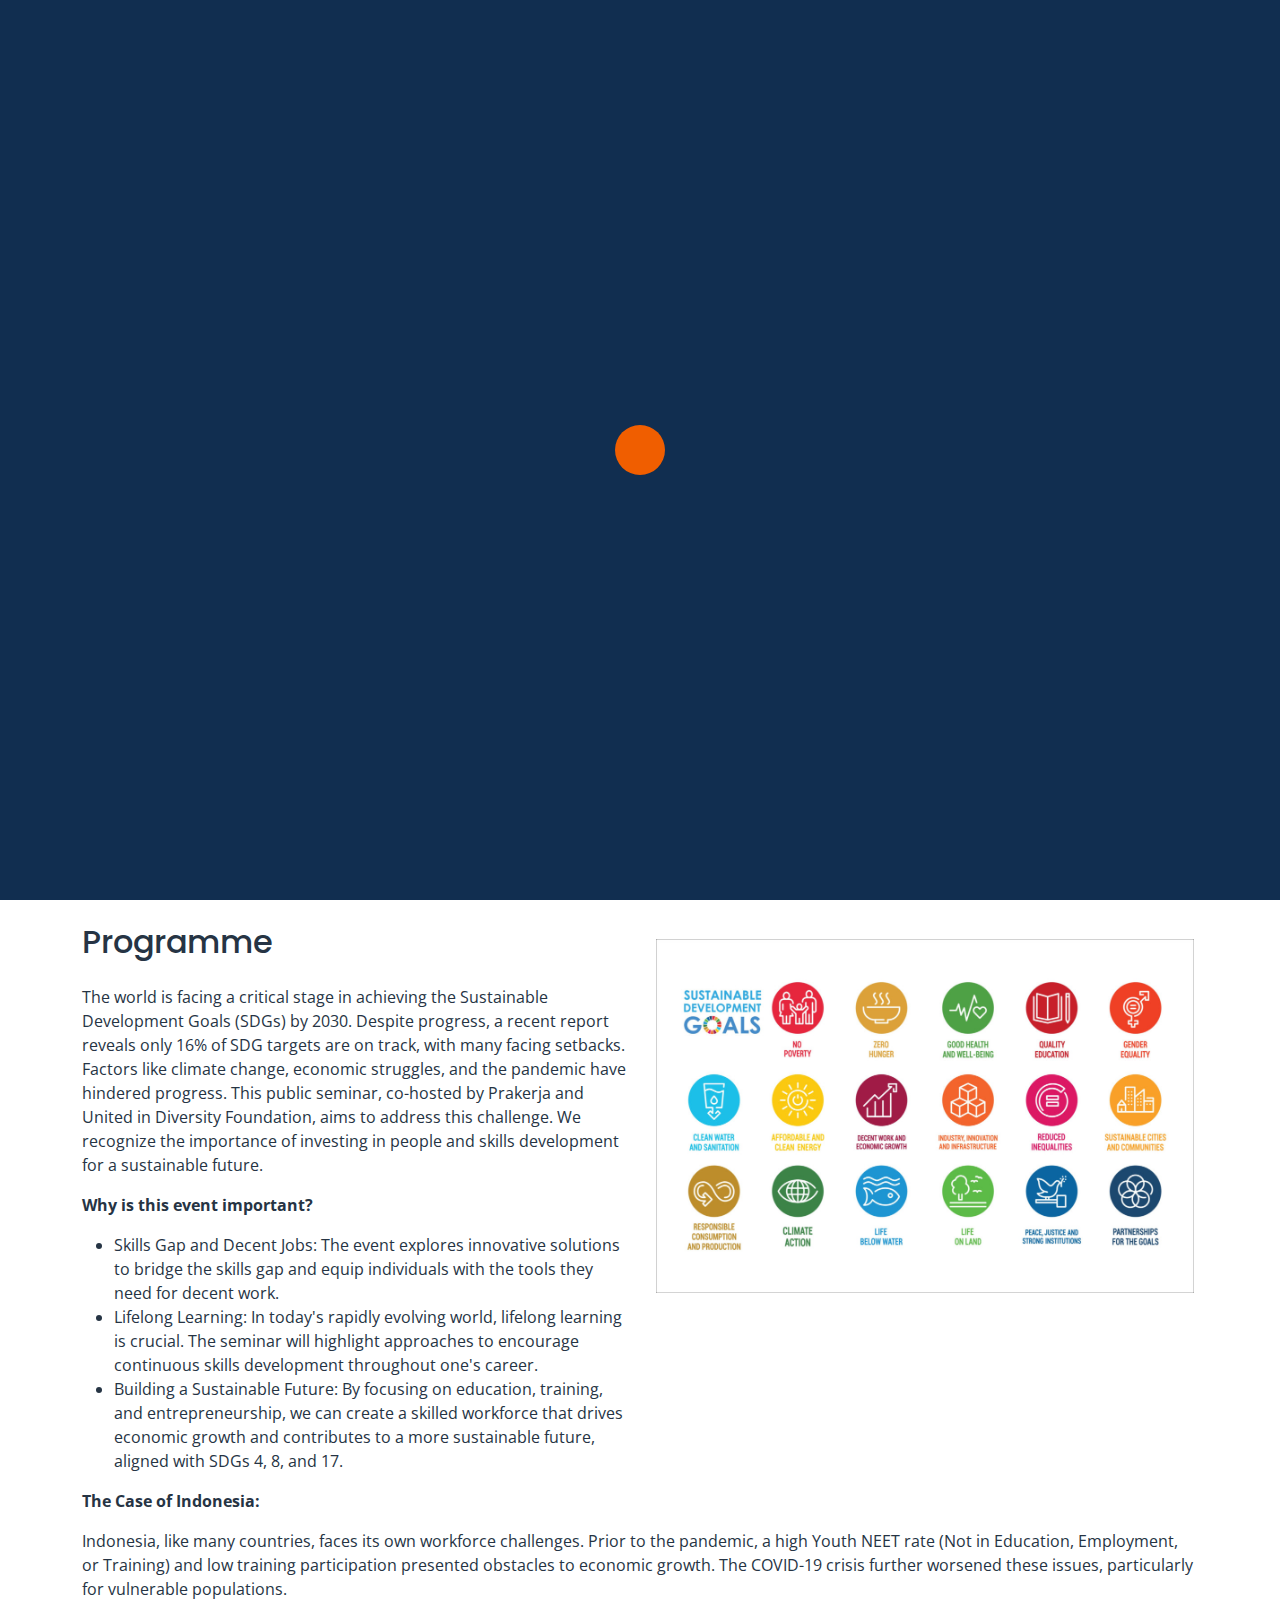
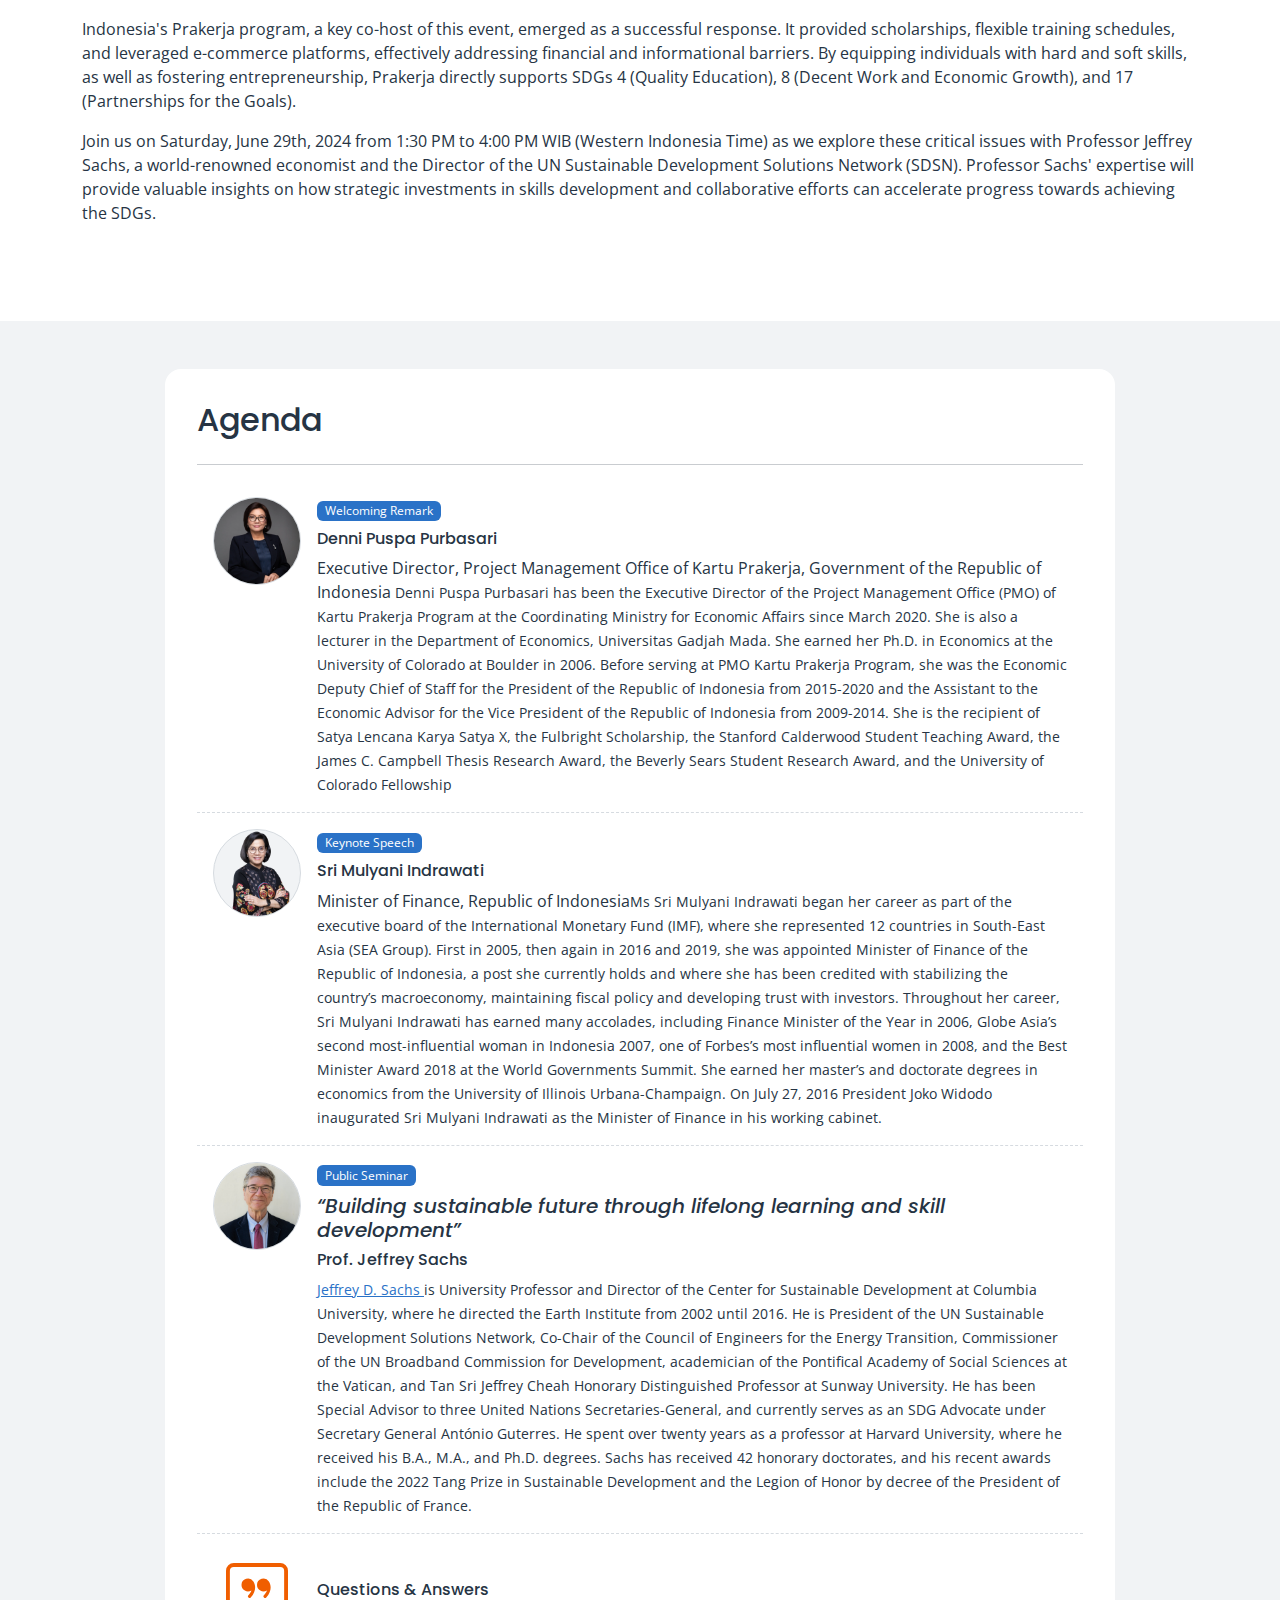
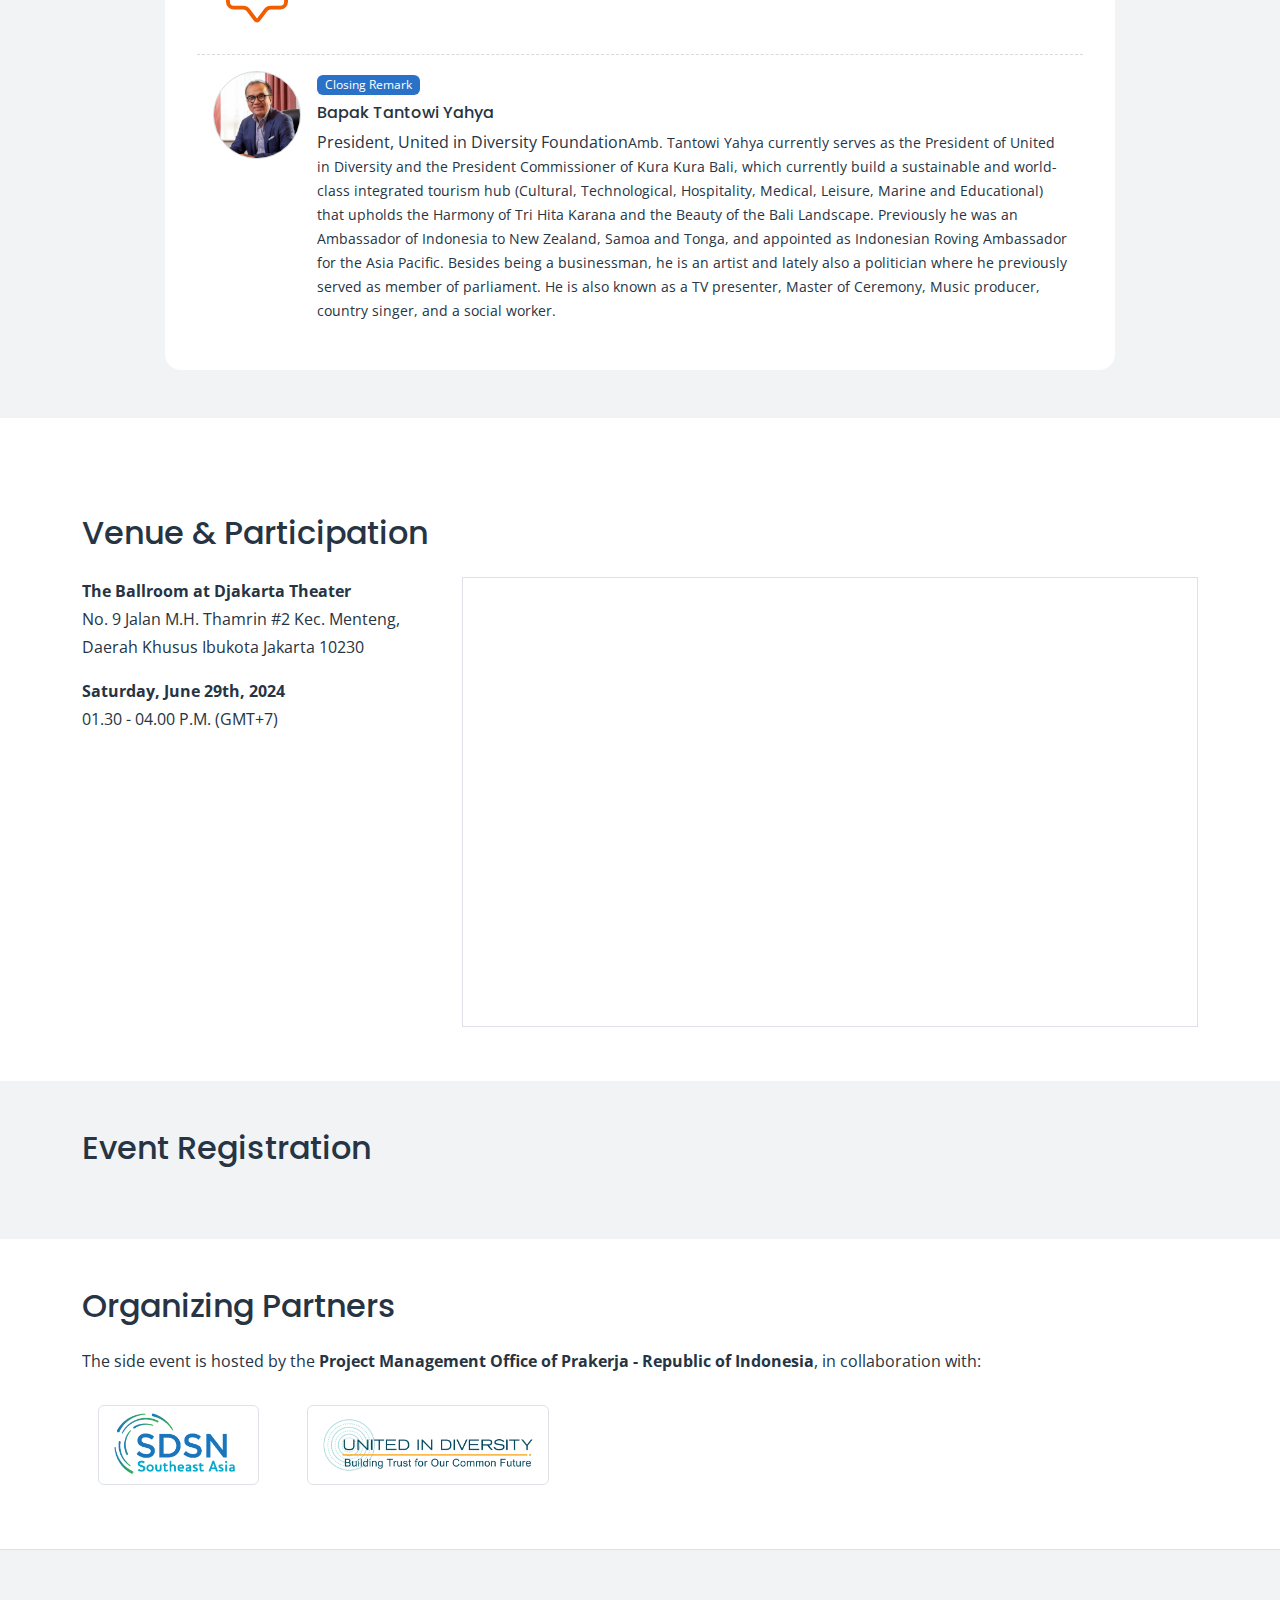
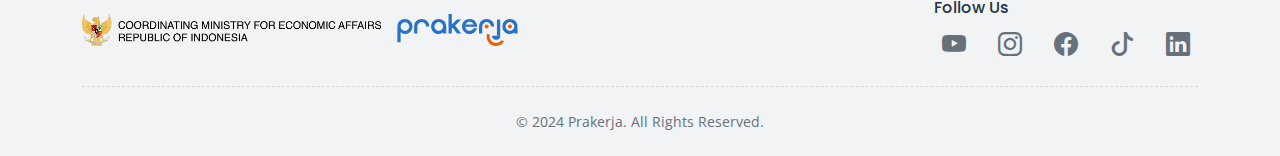
==== index.html @ 64f9f332 "update to index" ====
<!DOCTYPE html>
<html lang="en" page-class="beta">
  <head>
    <meta http-equiv="X-UA-Compatible" content="IE=edge">
    <meta name="viewport" content="width=device-width, initial-scale=1.0">
    <link href="https://www.prakerja.go.id/favicon.ico" rel="shortcut icon">
    <title>Skills Development and Lifelong Learning for Decent Jobs - Prakerja Event</title>
    <meta name="description" content="Professor Sachs' participation in the Prakerja and Unity in Diversity (UID) event will provide a critical perspective on these transformative actions, highlighting pathways to achieving the SDGs through strategic investments and collaborative efforts.">
    <link rel="canonical" href="https://lifelonglearning.prakerja.go.id">
    <link rel="alternate" hreflang="id" href="https://lifelonglearning.prakerja.go.id">
    <meta property="og:image" content="/img/lifelonglearning-cover.jpg">
    <meta property="og:image:width" content="400">
    <meta property="og:image:height" content="627">
    <meta property="og:locale" content="id_ID">
    <meta meta property="og:type" content="website">
    <meta property="og:description" content="Professor Sachs' participation in the Prakerja and Unity in Diversity (UID) event will provide a critical perspective on these transformative actions, highlighting pathways to achieving the SDGs through strategic investments and collaborative efforts.">
    <meta property="og:site_name" content="Prakerja">
    <meta property="og:url" content="https://lifelonglearning.prakerja.go.id">
    <meta name="twitter:card" content="summary">
    <meta name="twitter:site" content="prakerja.go.id">
    <meta name="twitter:title" content="Skills Development and Lifelong Learning for Decent Jobs - Prakerja Event">
    <meta name="twitter:description" content="Professor Sachs' participation in the Prakerja and Unity in Diversity (UID) event will provide a critical perspective on these transformative actions, highlighting pathways to achieving the SDGs through strategic investments and collaborative efforts.">
    <meta name="twitter:image" content="/img/lifelonglearning-cover.jpg">
    <meta name="twitter:image:width" content="1200">
    <meta name="twitter:image:height" content="630">
    <meta http-equiv="X-UA-Compatible" content="IE=edge,chrome=1">
    <meta name="viewport" content="width=device-width,initial-scale=1,user-scalable=no">
    <link rel="preconnect" href="https://fonts.googleapis.com">
    <link rel="preconnect" href="https://fonts.gstatic.com" crossorigin>
    <link href="https://fonts.googleapis.com/css2?family=Open+Sans:ital,wght@0,400;0,700;1,400;1,700&amp;family=Poppins:wght@700;900&amp;display=swap" rel="stylesheet">
    <link rel="stylesheet" href="https://cdn.jsdelivr.net/npm/bootstrap-icons@1.11.3/font/bootstrap-icons.min.css">
    <link rel="stylesheet" href="css/bootstrap.css">
    <link rel="stylesheet" href="css/prakerja-style.css">
    <link rel="stylesheet" href="css/style1.css">
  </head>
  <body class="loading">
    <noscript><a href="https://www.eventbrite.com/e/public-seminar-skills-development-and-lifelong-learning-for-decent-jobs-tickets-929576246577" rel="noopener noreferrer" target="_blank">
        <Buy>Tickets on Eventbrite</Buy></a></noscript>
    <header class="pdt-header">
      <div class="container-lg px-3 px-md-0">
        <div class="d-flex justify-content-xl-between flex-row flex-lg-column flex-xl-row align-items-center"><a class="logo ms-0 ms-sm-3 ms-lg-0" href="index.html"></a>
          <ul class="d-flex align-items-center navbar-custom">
            <li class="nav-item md-hide"><a class="nav-link" href="#programme">Programme</a></li>
            <li class="nav-item md-hide"><a class="nav-link" href="#agenda">Agenda</a></li>
            <li class="nav-item md-hide"><a class="nav-link" href="#organizingpartners">Organizing Partners</a></li>
            <li class="nav-item md-hide"><a class="nav-link" href="#venueparticipations">Venue</a></li>
            <li class="nav-item md-hide"><a class="nav-link" href="#publications">Publications</a></li>
            <li class="nav-item md-hide"><a class="btn btn-orange" href="#register"> Register Now</a></li>
            <li class="nav-item md-show">
              <div class="menu burger-menu" data-menu="13">
                <div class="icon"></div>
              </div>
            </li>
          </ul>
        </div>
      </div>
    </header>
    <main>
      <section class="section-hero d-flex align-items-center"><span class="scroll-hint">Scroll</span>
        <div class="video-wrapper content__title">
          <!-- Video placeholder is declared at css in class .video-wrapper-->
          <div class="content__title__inner masking-pattern" id="revVideo">
            <video class="hero-video" autoplay="" muted="" loop="">
              <source src="video/video-bg-lifelonglearning.mp4" type="video/mp4">
            </video>
          </div>
        </div>
        <div class="container py-md-5 pt-5 px-4 px-md-0">
          <div class="row justify-content-start">
            <div class="col-lg-12">
              <div class="d-flex justify-content-center">
                <div>
                  <h1 class="hidden">Building sustainable future through lifelong learning and skill development</h1>
                  <div class="h1 display-3 text-light content__title mb-3"><span class="content__title__inner text-gradient-hero" id="rev-1">Building sustainable future &amp;</span><br><span class="content__title__inner hero-text-shadow" id="rev-2">through lifelong learning and skill development</span></div>
                  <div class="col-lg-6">
                    <h3 class="text-light">Saturday, June 29th, 2024</h3>
                    <p class="text-light"> </p><a class="btn btn-orange" href="#register">Register Now</a>
                  </div>
                </div>
              </div>
            </div>
          </div>
        </div>
      </section>
      <section class="py-5 adjust-anchor" id="programme">
        <div class="container py-5">
          <div class="row">
            <div class="col-lg-6">
              <div>
                <h3 class="h2 mb-4">Programme</h3>
                <p>The world is facing a critical stage in achieving the Sustainable Development Goals (SDGs) by 2030. Despite progress, a recent report reveals only 16% of SDG targets are on track, with many facing setbacks. Factors like climate change, economic struggles, and the pandemic have hindered progress. This public seminar, co-hosted by Prakerja and United in Diversity Foundation, aims to address this challenge. We recognize the importance of investing in people and skills development for a sustainable future.</p>
                <p> <b>Why is this event important?</b></p>
                <ul> 
                  <li>Skills Gap and Decent Jobs: The event explores innovative solutions to bridge the skills gap and equip individuals with the tools they need for decent work.</li>
                  <li>Lifelong Learning: In today's rapidly evolving world, lifelong learning is crucial. The seminar will highlight approaches to encourage continuous skills development throughout one's career.</li>
                  <li>Building a Sustainable Future: By focusing on education, training, and entrepreneurship, we can create a skilled workforce that drives economic growth and contributes to a more sustainable future, aligned with SDGs 4, 8, and 17.</li>
                </ul>
              </div>
            </div>
            <div class="col-lg-6 p-3"><img class="w-100" src="img/sustainabledevgoals.jpeg" alt="sustainable development goals"></div>
            <div class="col-lg-12">
              <p> <b>The Case of Indonesia:</b></p>
              <p>Indonesia, like many countries, faces its own workforce challenges. Prior to the pandemic, a high Youth NEET rate (Not in Education, Employment, or Training) and low training participation presented obstacles to economic growth. The COVID-19 crisis further worsened these issues, particularly for vulnerable populations.</p>
              <p>Indonesia's Prakerja program, a key co-host of this event, emerged as a successful response. It provided scholarships, flexible training schedules, and leveraged e-commerce platforms, effectively addressing financial and informational barriers. By equipping individuals with hard and soft skills, as well as fostering entrepreneurship, Prakerja directly supports SDGs 4 (Quality Education), 8 (Decent Work and Economic Growth), and 17 (Partnerships for the Goals).</p>
              <p>Join us on Saturday, June 29th, 2024 from 1:30 PM to 4:00 PM WIB (Western Indonesia Time) as we explore these critical issues with Professor Jeffrey Sachs, a world-renowned economist and the Director of the UN Sustainable Development Solutions Network (SDSN). Professor Sachs' expertise will provide valuable insights on how strategic investments in skills development and collaborative efforts can accelerate progress towards achieving the SDGs.</p>
            </div>
          </div>
        </div>
      </section>
      <section class="py-5 adjust-anchor" id="agenda">
        <div class="bg-odd py-5">
          <div class="container">
            <div class="row justify-content-center">
              <div class="col-md-10 list-agenda">
                <!-- start keynote speaker-->
                <div>
                  <h3 class="h2 mb-4">Agenda</h3>
                  <hr>
                  <div class="list-agenda-item d-flex align-items-center p-3 gap-3 justify-content-between">
                    <div class="d-flex align-items-center gap-3">
                      <div class="avatar align-self-start"><img src="img/denni_puspa_purbasari.webp" alt="Denni Puspa Purbasari"></div>
                      <div><span class="badge text-bg-primary mb-2">Welcoming Remark</span>
                        <h6>Denni Puspa Purbasari</h6>
                        <p class="mb-0">
                          Executive Director, Project Management Office of Kartu Prakerja, Government of the
                          Republic of Indonesia<small>
                             Denni Puspa Purbasari has been the Executive Director of the Project Management Office (PMO) of Kartu Prakerja Program at the Coordinating Ministry for Economic Affairs since March 2020. She is also a lecturer in the Department of Economics, Universitas Gadjah Mada. She earned her Ph.D. in Economics at the University of Colorado at Boulder in 2006. Before serving at PMO Kartu Prakerja Program, she was the Economic Deputy Chief of Staff for the President of the Republic of Indonesia from 2015-2020 and the Assistant to the Economic Advisor for the Vice President of the Republic of Indonesia from 2009-2014. She is the recipient of Satya Lencana Karya Satya X, the Fulbright Scholarship, the Stanford Calderwood Student Teaching Award, the James C. Campbell Thesis Research Award, the Beverly Sears Student Research Award, and the University of Colorado Fellowship</small>
                        </p>
                      </div>
                    </div>
                  </div>
                  <div class="list-agenda-item d-flex align-items-center p-3 gap-3 justify-content-between">
                    <div class="d-flex align-items-center gap-3">
                      <div class="avatar align-self-start"><img src="img/sri-mulyani.png" alt="Ibu Sri Mulyani"></div>
                      <div><span class="badge text-bg-primary mb-2">Keynote Speech</span>
                        <h6>Sri Mulyani Indrawati</h6>
                        <p class="mb-0">Minister of Finance, Republic of Indonesia<small>Ms Sri Mulyani Indrawati began her career as part of the executive board of the International Monetary Fund (IMF), where she represented 12 countries in South-East Asia (SEA Group). First in 2005, then again in 2016 and 2019, she was appointed Minister of Finance of the Republic of Indonesia, a post she currently holds and where she has been credited with stabilizing the country’s macroeconomy, maintaining fiscal policy and developing trust with investors. Throughout her career, Sri Mulyani Indrawati has earned many accolades, including Finance Minister of the Year in 2006, Globe Asia’s second most-influential woman in Indonesia 2007, one of Forbes’s most influential women in 2008, and the Best Minister Award 2018 at the World Governments Summit. She earned her master’s and doctorate degrees in economics from the University of Illinois Urbana-Champaign. On July 27, 2016 President Joko Widodo inaugurated Sri Mulyani Indrawati as the Minister of Finance in his working cabinet. </small></p>
                      </div>
                    </div>
                  </div>
                  <div class="list-agenda-item d-flex align-items-center p-3 gap-3 justify-content-between">
                    <div class="d-flex align-items-center gap-3">
                      <div class="avatar align-self-start"><img src="img/jeffrey_sachs.png" alt="Prof. Jeffrey Sachs"></div>
                      <div><span class="badge text-bg-primary mb-2">Public Seminar</span>
                        <h5><i>“Building sustainable future through lifelong learning and skill development”</i></h5>
                        <h6>Prof. Jeffrey Sachs</h6>
                        <p class="mb-0"><small> <a href="https://www.jeffsachs.org/" target="_blank">Jeffrey D. Sachs </a></small><small>is University Professor and Director of the Center for Sustainable Development at Columbia University, where he directed the Earth Institute from 2002 until 2016. He is President of the UN Sustainable Development Solutions Network, Co-Chair of the Council of Engineers for the Energy Transition, Commissioner of the UN Broadband Commission for Development, academician of the Pontifical Academy of Social Sciences at the Vatican, and Tan Sri Jeffrey Cheah Honorary Distinguished Professor at Sunway University. He has been Special Advisor to three United Nations Secretaries-General, and currently serves as an SDG Advocate under Secretary General António Guterres. He spent over twenty years as a professor at Harvard University, where he received his B.A., M.A., and Ph.D. degrees. Sachs has received 42 honorary doctorates, and his recent awards include the 2022 Tang Prize in Sustainable Development and the Legion of Honor by decree of the President of the Republic of France.</small></p>
                      </div>
                    </div>
                  </div>
                  <div class="list-agenda-item d-flex align-items-center p-3 gap-3 justify-content-between">
                    <div class="d-flex align-items-center gap-3">
                      <div class="avatar avatar-icon"><img src="img/chat-square-quote.svg" alt="Q&amp;A"></div>
                      <div>
                        <h6>Questions & Answers</h6>
                      </div>
                    </div>
                  </div>
                  <div class="d-flex align-items-center p-3 gap-3 justify-content-between">
                    <div class="d-flex align-items-center gap-3">
                      <div class="avatar align-self-start"><img src="img/tanto-wiyahya.png" alt="Tantowi Yahya"></div>
                      <div><span class="badge text-bg-primary mb-2">Closing Remark</span>
                        <h6>Bapak Tantowi Yahya</h6>
                        <p class="mb-0"><span>President, United in Diversity Foundation</span><small>Amb. Tantowi Yahya currently serves as the President of United in Diversity and the President Commissioner of Kura Kura Bali, which currently build a sustainable and world-class integrated tourism hub (Cultural, Technological, Hospitality, Medical, Leisure, Marine and Educational) that upholds the Harmony of Tri Hita Karana and the Beauty of the Bali Landscape. Previously he was an Ambassador of Indonesia to New Zealand, Samoa and Tonga, and appointed as Indonesian Roving Ambassador for the Asia Pacific. Besides being a businessman, he is an artist and lately also a politician where he previously served as member of parliament. He is also known as a TV presenter, Master of Ceremony, Music producer, country singer, and a social worker.</small></p>
                      </div>
                    </div>
                  </div>
                </div>
              </div>
            </div>
          </div>
        </div>
      </section>
      <section class="adjust-anchor" id="venueparticipations">
        <div class="container py-5">
          <div class="row">
            <div>
              <h3 class="h2 mb-4">Venue &amp; Participation</h3>
            </div>
          </div>
          <div class="row">
            <div class="col-lg-4">
              <p class="paragraph-regular"><b>The Ballroom at Djakarta Theater</b><br><span>No. 9 Jalan M.H. Thamrin #2 Kec. Menteng, Daerah Khusus Ibukota Jakarta 10230</span></p>
              <p class="paragraph-regular"><span> <b>Saturday, June 29th, 2024 </b></span><br><span>01.30 - 04.00 P.M. (GMT+7)</span></p>
            </div>
            <div class="col-lg-8 bg-default">
              <iframe class="border" src="https://www.google.com/maps/embed?pb=!1m18!1m12!1m3!1d2799.1348377426384!2d106.82531260320492!3d-6.187594120243452!2m3!1f0!2f0!3f0!3m2!1i1024!2i768!4f13.1!3m3!1m2!1s0x2e69f42f5592786f%3A0xccd9450b62b24e3e!2sDjakarta%20XXI!5e0!3m2!1sen!2sid!4v1718969071818!5m2!1sen!2sid" width="100%" height="450" style="border:0;" allowfullscreen="" loading="lazy" referrerpolicy="no-referrer-when-downgrade"></iframe>
            </div>
          </div>
        </div>
      </section>
      <section class="adjust-anchor" id="register">
        <div class="bg-odd">
          <div class="container py-5">
            <div class="row">
              <div>
                <h3 class="h2 mb-4">Event Registration</h3>
              </div>
            </div>
            <div class="row">
              <div class="col-md-12 col-lg-12" id="eventbrite-widget-container-929576246577"></div>
            </div>
          </div>
        </div>
      </section>
      <section class="adjust-anchor" id="organizingpartners">
        <div class="container py-5">
          <div class="row">
            <div>
              <h3 class="h2 mb-4">Organizing Partners</h3>
              <p><span>The side event is hosted by the </span><b>Project Management Office of Prakerja - Republic of Indonesia</b>, in
                              collaboration with:
              </p>
            </div>
          </div>
          <div class="d-flex align-items-center gap-3">
            <div class="card-partner"><a href="http://www.moes.edu.la/" target="_blank" title="SDSN Southeast Asia"><img class="img-thumbnail" src="img/logo-sdsn.png" alt="SDSN Southeast Asia"></a></div>
            <div class="card-partner"><a href="https://www.unsdsn.org/" target="_blank" title="UN SDSN"><img class="img-thumbnail" src="img/united_in_diversity.png" alt="UN SDSN"></a></div>
          </div>
        </div>
      </section>
    </main>
    <footer class="section-footer border-top">
      <div class="bg-odd">
        <div class="container py-4">
          <div class="d-lg-flex justify-content-between footer-top-section mb-4 py-4">
            <div><img class="me-3 mt-3" src="img/logo-kemenko.png" alt="Kemenko" height="32"><img class="me-3 mt-3" src="img/logo-prakerja-colored.svg" alt="Prakerja" height="32"></div>
            <div class="mt-3 mt-lg-0">
              <h6>Follow Us</h6>
              <div class="social-media"><a href="https://www.youtube.com/channel/UCXU-nRpRs5Hk9bF3r28rSDA" target="_blank"><i class="bi bi-youtube"></i></a><a href="https://www.instagram.com/prakerja.go.id/" target="_blank"><i class="bi bi-instagram"></i></a><a href="https://www.facebook.com/prakerja.go.id/" target="_blank"><i class="bi bi-facebook"></i></a><a href="https://www.tiktok.com/@kitaprakerja" target="_blank"><i class="bi bi-tiktok"></i></a><a href="https://www.linkedin.com/company/kartu-prakerja/" target="_blank"><i class="bi bi-linkedin"></i></a></div>
            </div>
          </div>
          <div class="d-lg-flex justify-content-center align-items-center text-center">
            <div class="copyrights mt-3 mt-lg-0"><span>&copy; 2024 Prakerja. All Rights Reserved.</span></div>
          </div>
        </div><a class="scroll-top"><i class="bi bi-chevron-up"></i></a>
      </div>
    </footer>
  </body>
  <script src="https://cdn.jsdelivr.net/npm/bootstrap@5.0.2/dist/js/bootstrap.bundle.min.js" integrity="sha384-MrcW6ZMFYlzcLA8Nl+NtUVF0sA7MsXsP1UyJoMp4YLEuNSfAP+JcXn/tWtIaxVXM" crossorigin="anonymous" defer></script>
  <script src="https://cdnjs.cloudflare.com/ajax/libs/jquery/3.2.1/jquery.min.js"></script>
  <script src="https://www.eventbrite.com/static/widgets/eb_widgets.js"></script>
  <script src="js/function.js"></script>
  <script src="/js/anime.min.js"></script>
  <script src="/js/main.js"></script>
  <script src="/js/reveal_home.js"></script>
</html>
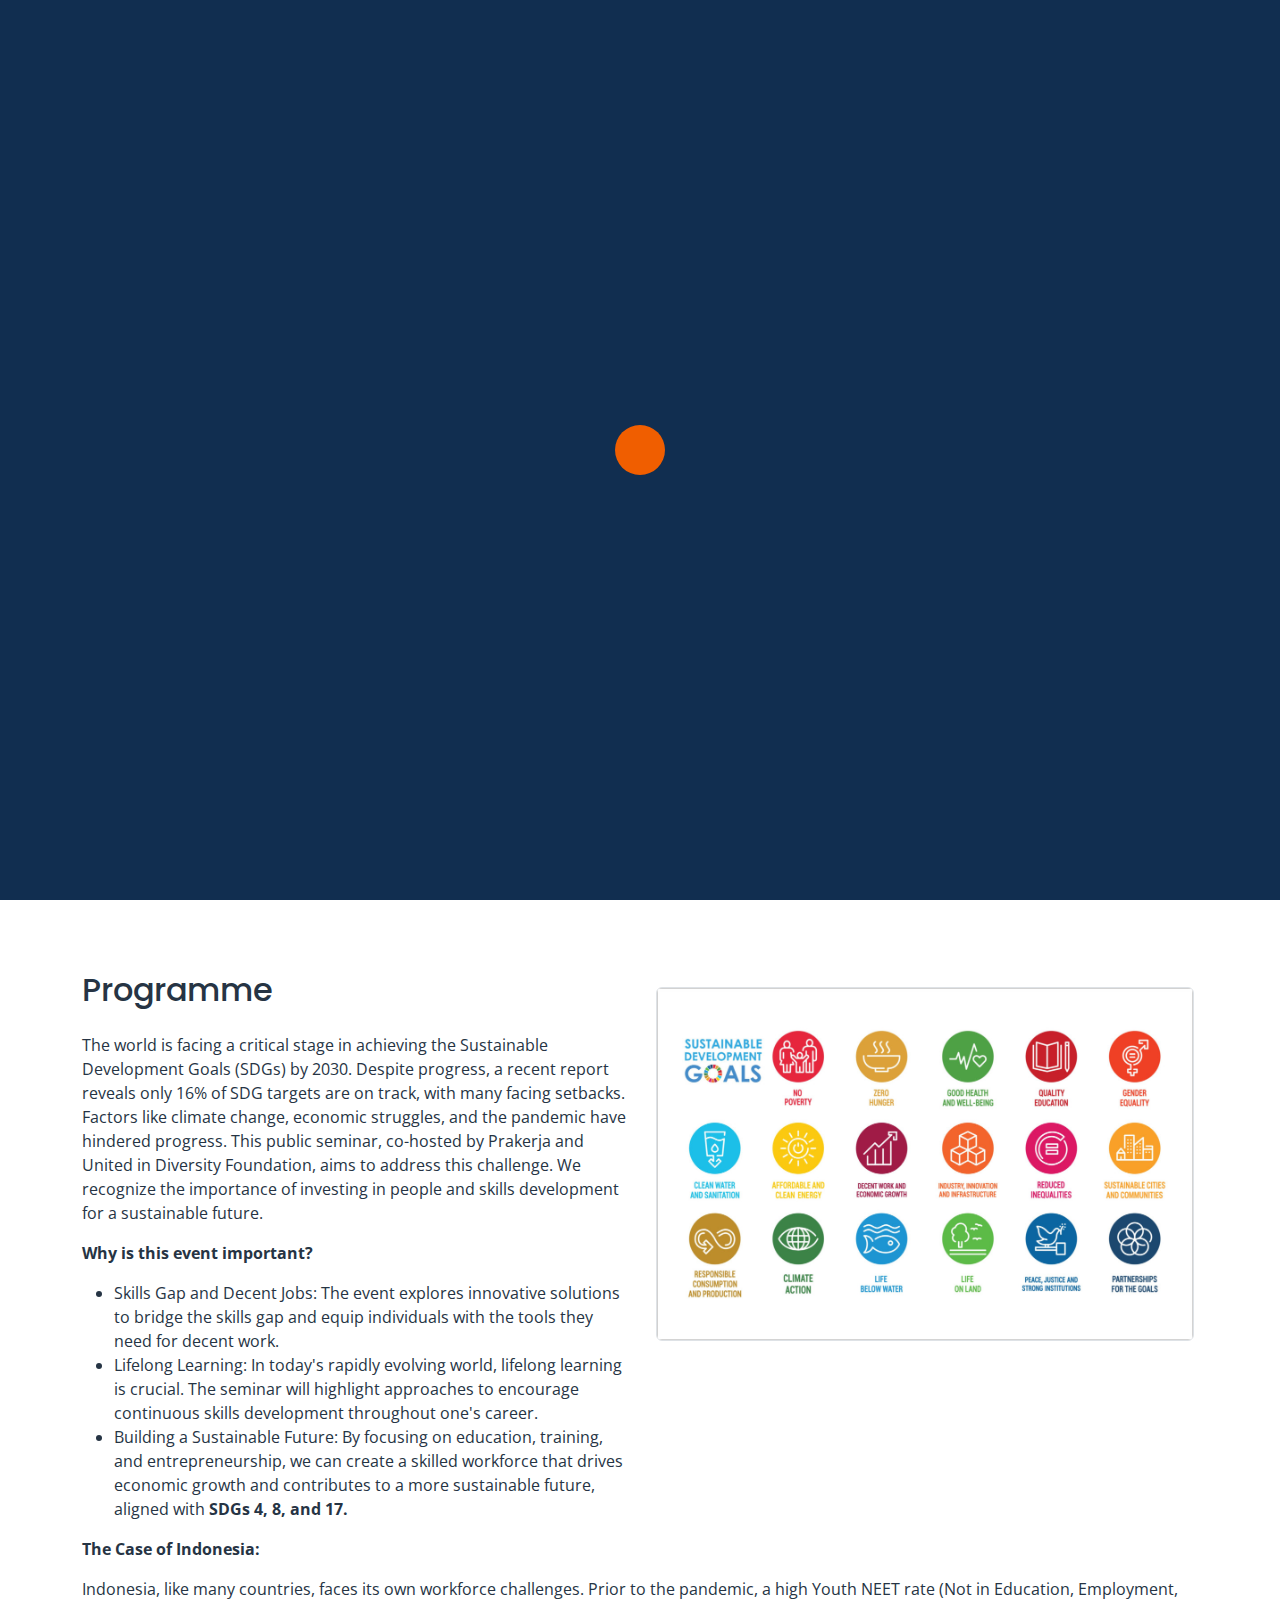
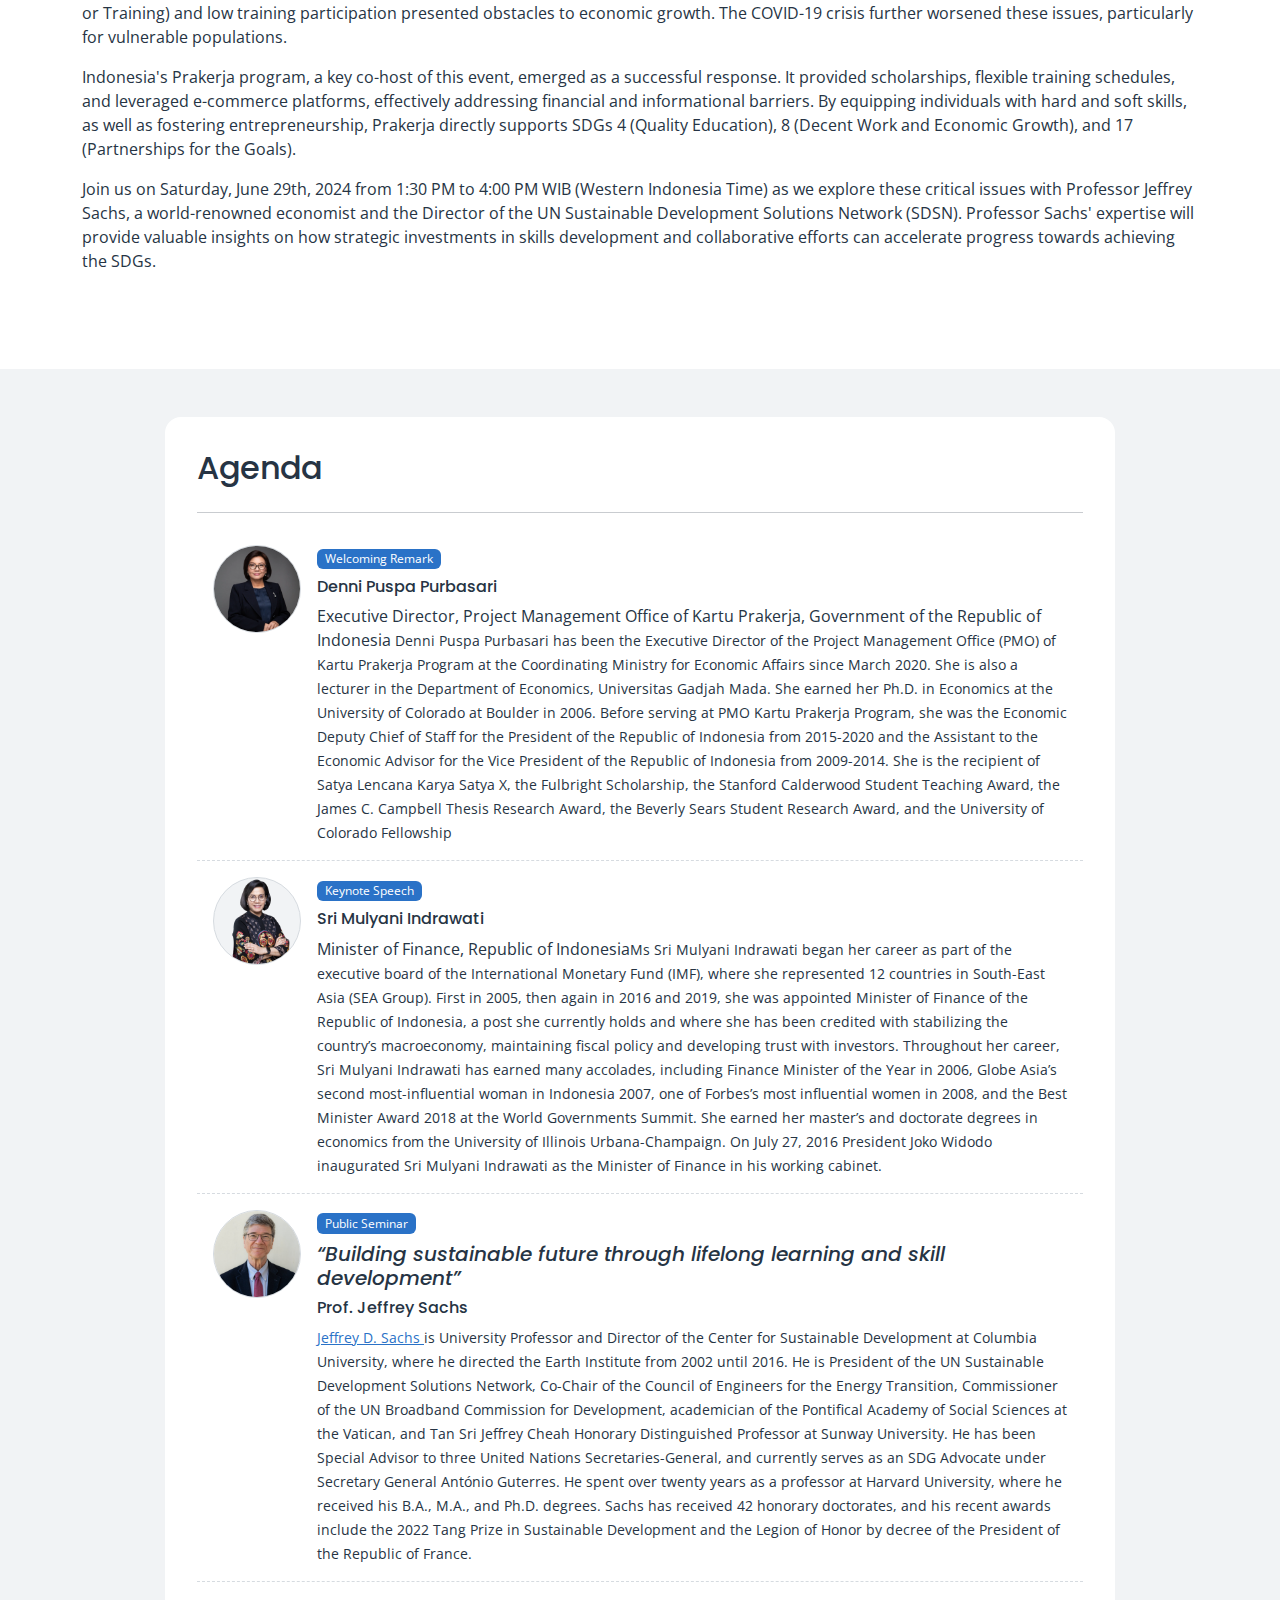
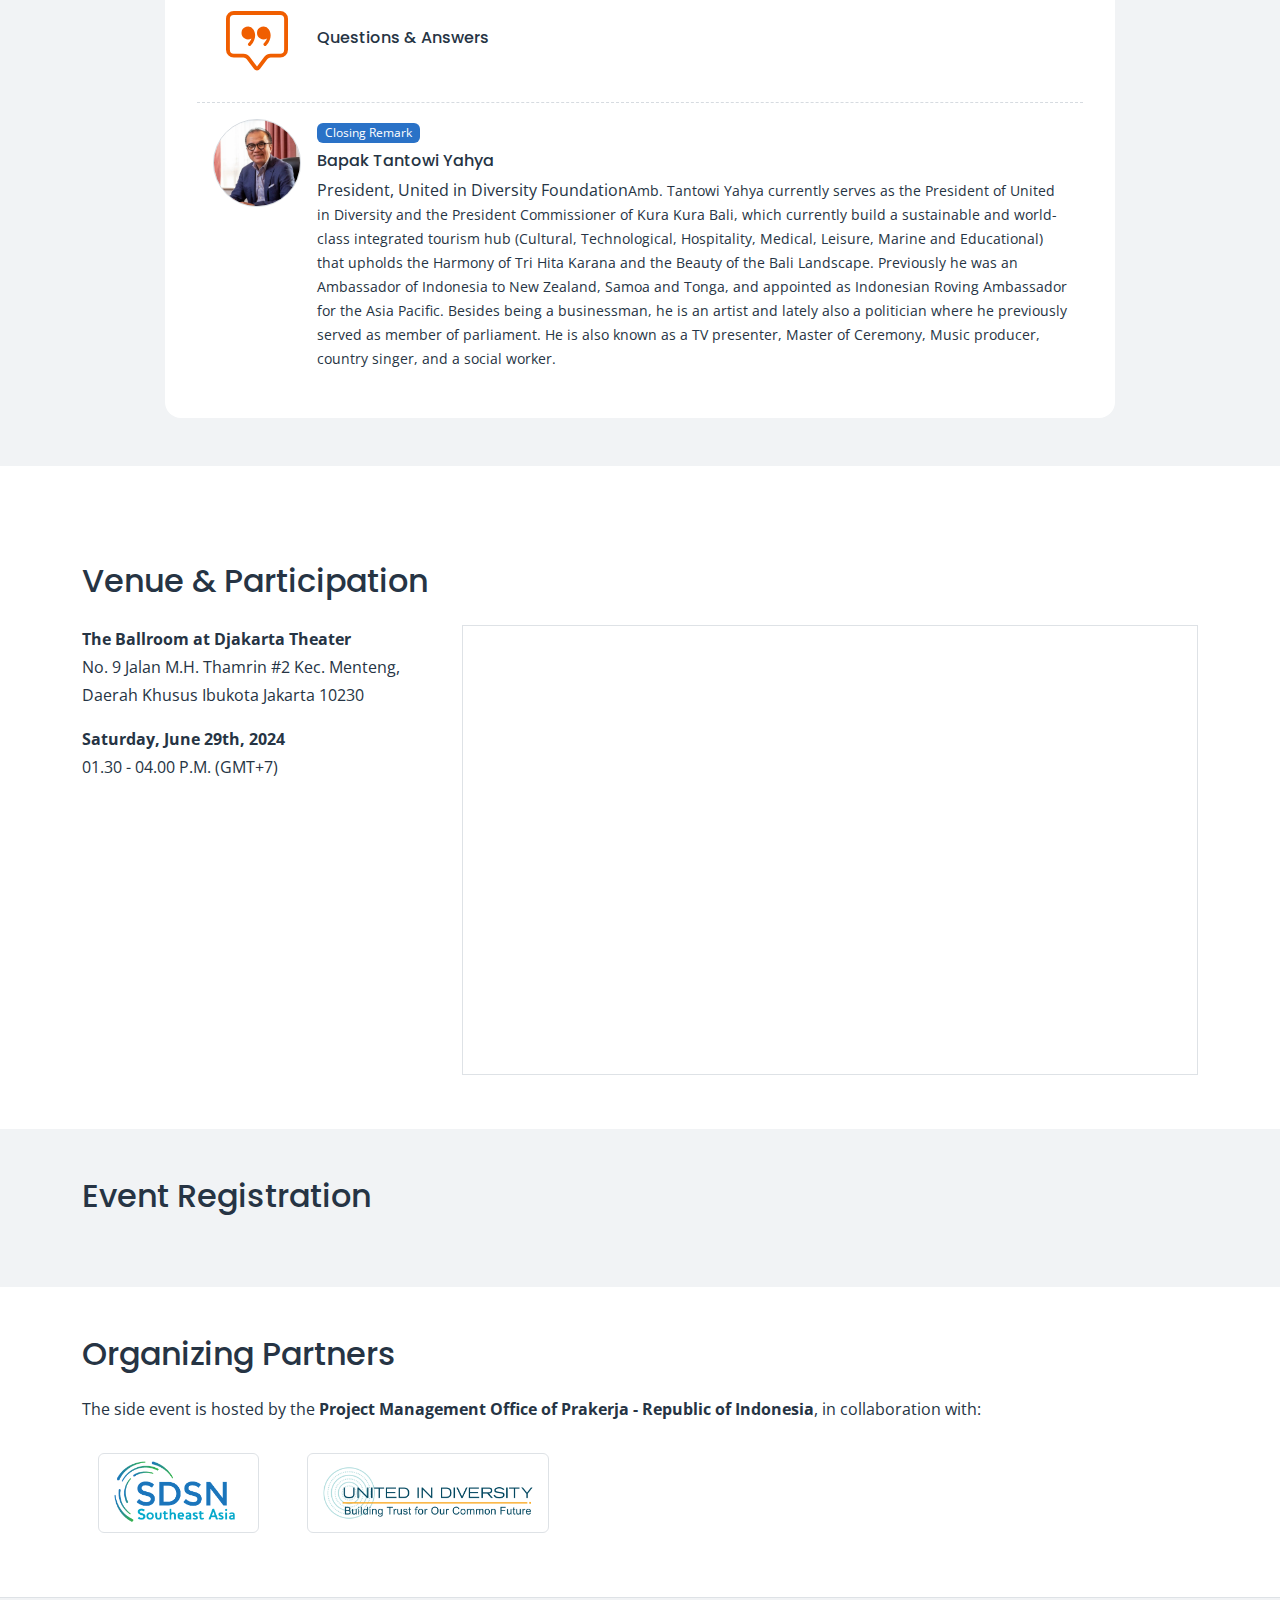
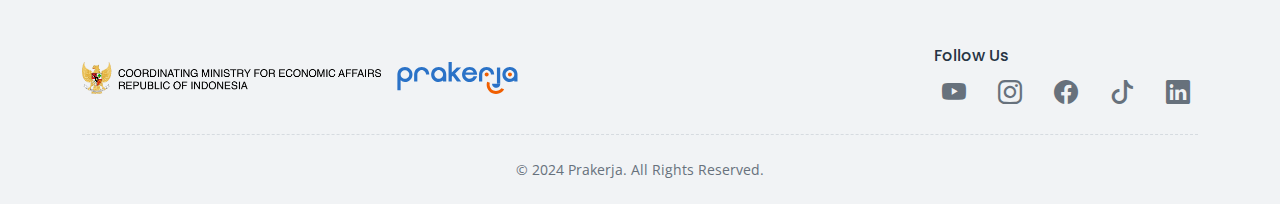
==== commit fc4172d0: "add hero banner margin" ====
--- a/index.html
+++ b/index.html
@@ -56,7 +56,7 @@
       </div>
     </header>
     <main>
-      <section class="section-hero d-flex align-items-center"><span class="scroll-hint">Scroll</span>
+      <section class="section-hero d-flex align-items-center mb-5"><span class="scroll-hint">Scroll</span>
         <div class="video-wrapper content__title">
           <!-- Video placeholder is declared at css in class .video-wrapper-->
           <div class="content__title__inner masking-pattern" id="revVideo">
@@ -93,11 +93,11 @@
                 <ul> 
                   <li>Skills Gap and Decent Jobs: The event explores innovative solutions to bridge the skills gap and equip individuals with the tools they need for decent work.</li>
                   <li>Lifelong Learning: In today's rapidly evolving world, lifelong learning is crucial. The seminar will highlight approaches to encourage continuous skills development throughout one's career.</li>
-                  <li>Building a Sustainable Future: By focusing on education, training, and entrepreneurship, we can create a skilled workforce that drives economic growth and contributes to a more sustainable future, aligned with SDGs 4, 8, and 17.</li>
+                  <li>Building a Sustainable Future: By focusing on education, training, and entrepreneurship, we can create a skilled workforce that drives economic growth and contributes to a more sustainable future, aligned with <b>SDGs 4, 8, and 17.</b></li>
                 </ul>
               </div>
             </div>
-            <div class="col-lg-6 p-3"><img class="w-100" src="img/sustainabledevgoals.jpeg" alt="sustainable development goals"></div>
+            <div class="col-lg-6 p-3"><img class="w-100 rounded border" src="img/sustainabledevgoals.jpeg" alt="sustainable development goals"></div>
             <div class="col-lg-12">
               <p> <b>The Case of Indonesia:</b></p>
               <p>Indonesia, like many countries, faces its own workforce challenges. Prior to the pandemic, a high Youth NEET rate (Not in Education, Employment, or Training) and low training participation presented obstacles to economic growth. The COVID-19 crisis further worsened these issues, particularly for vulnerable populations.</p>
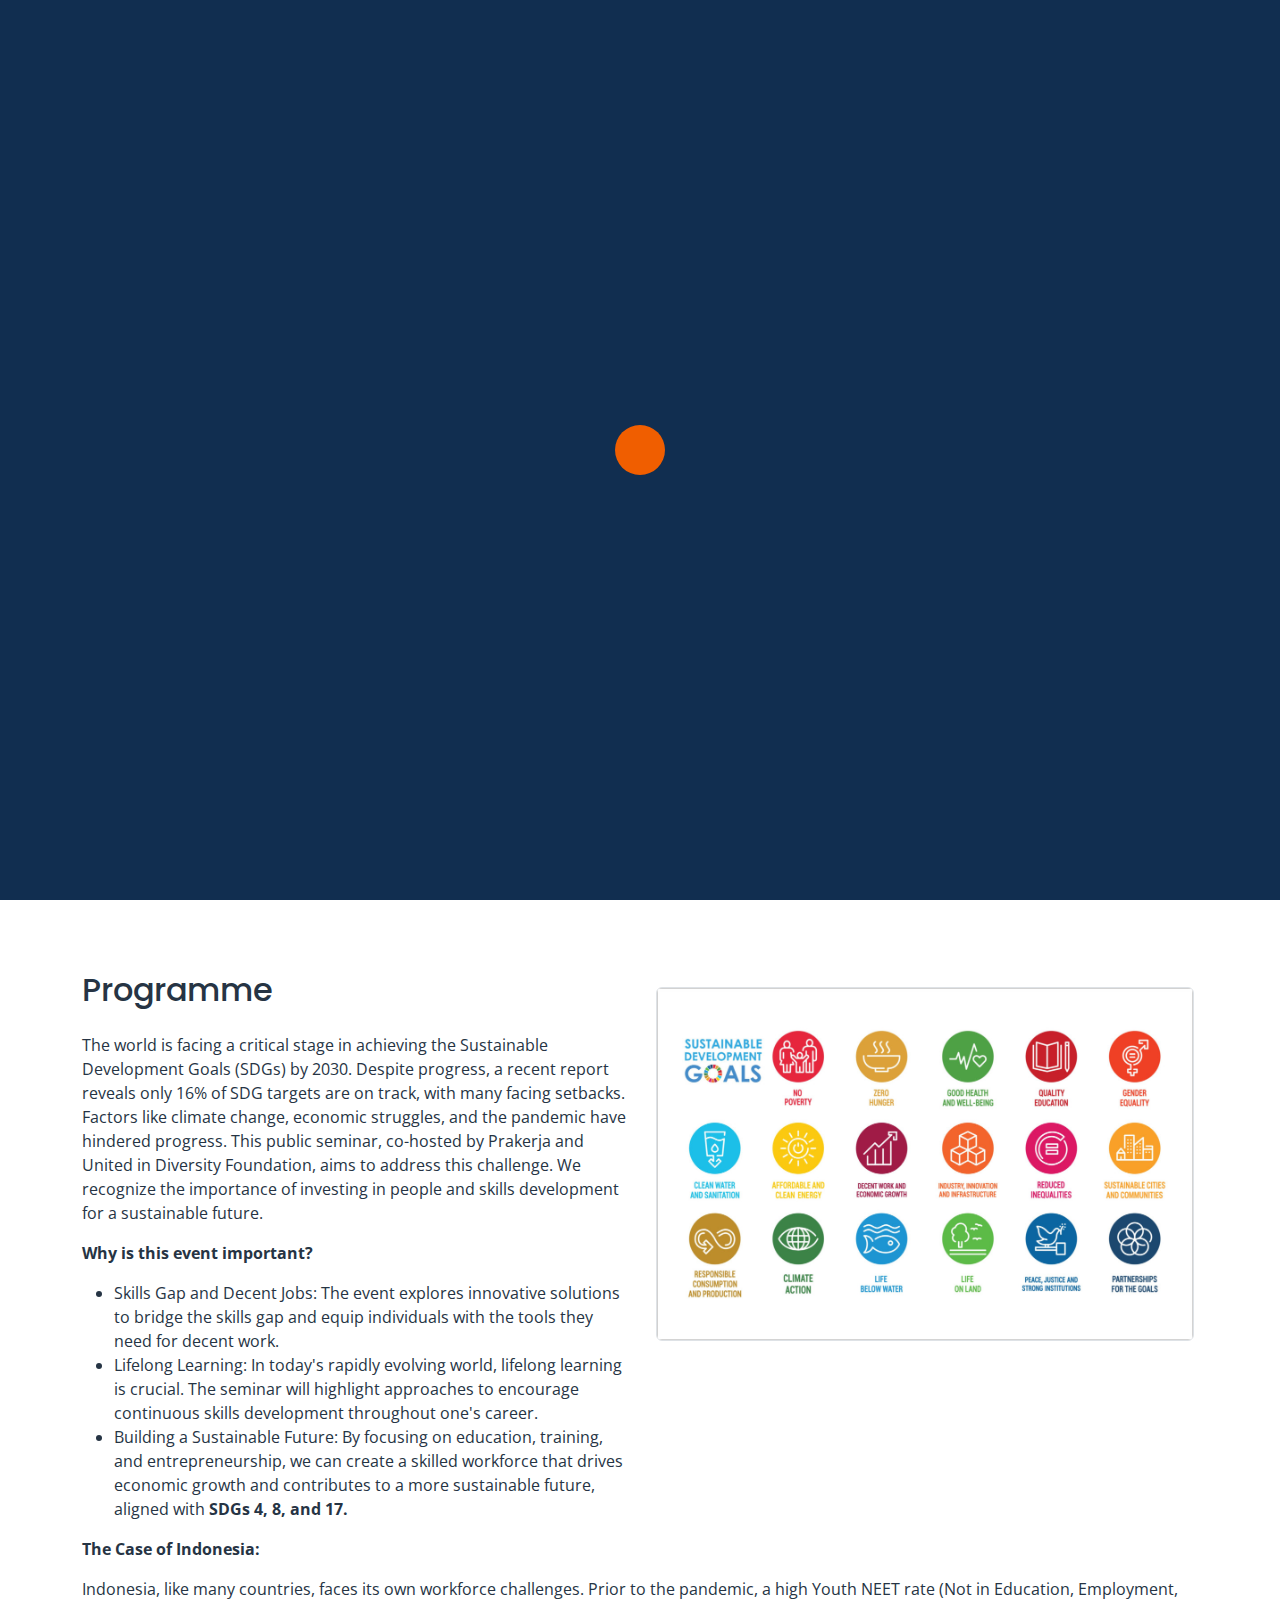
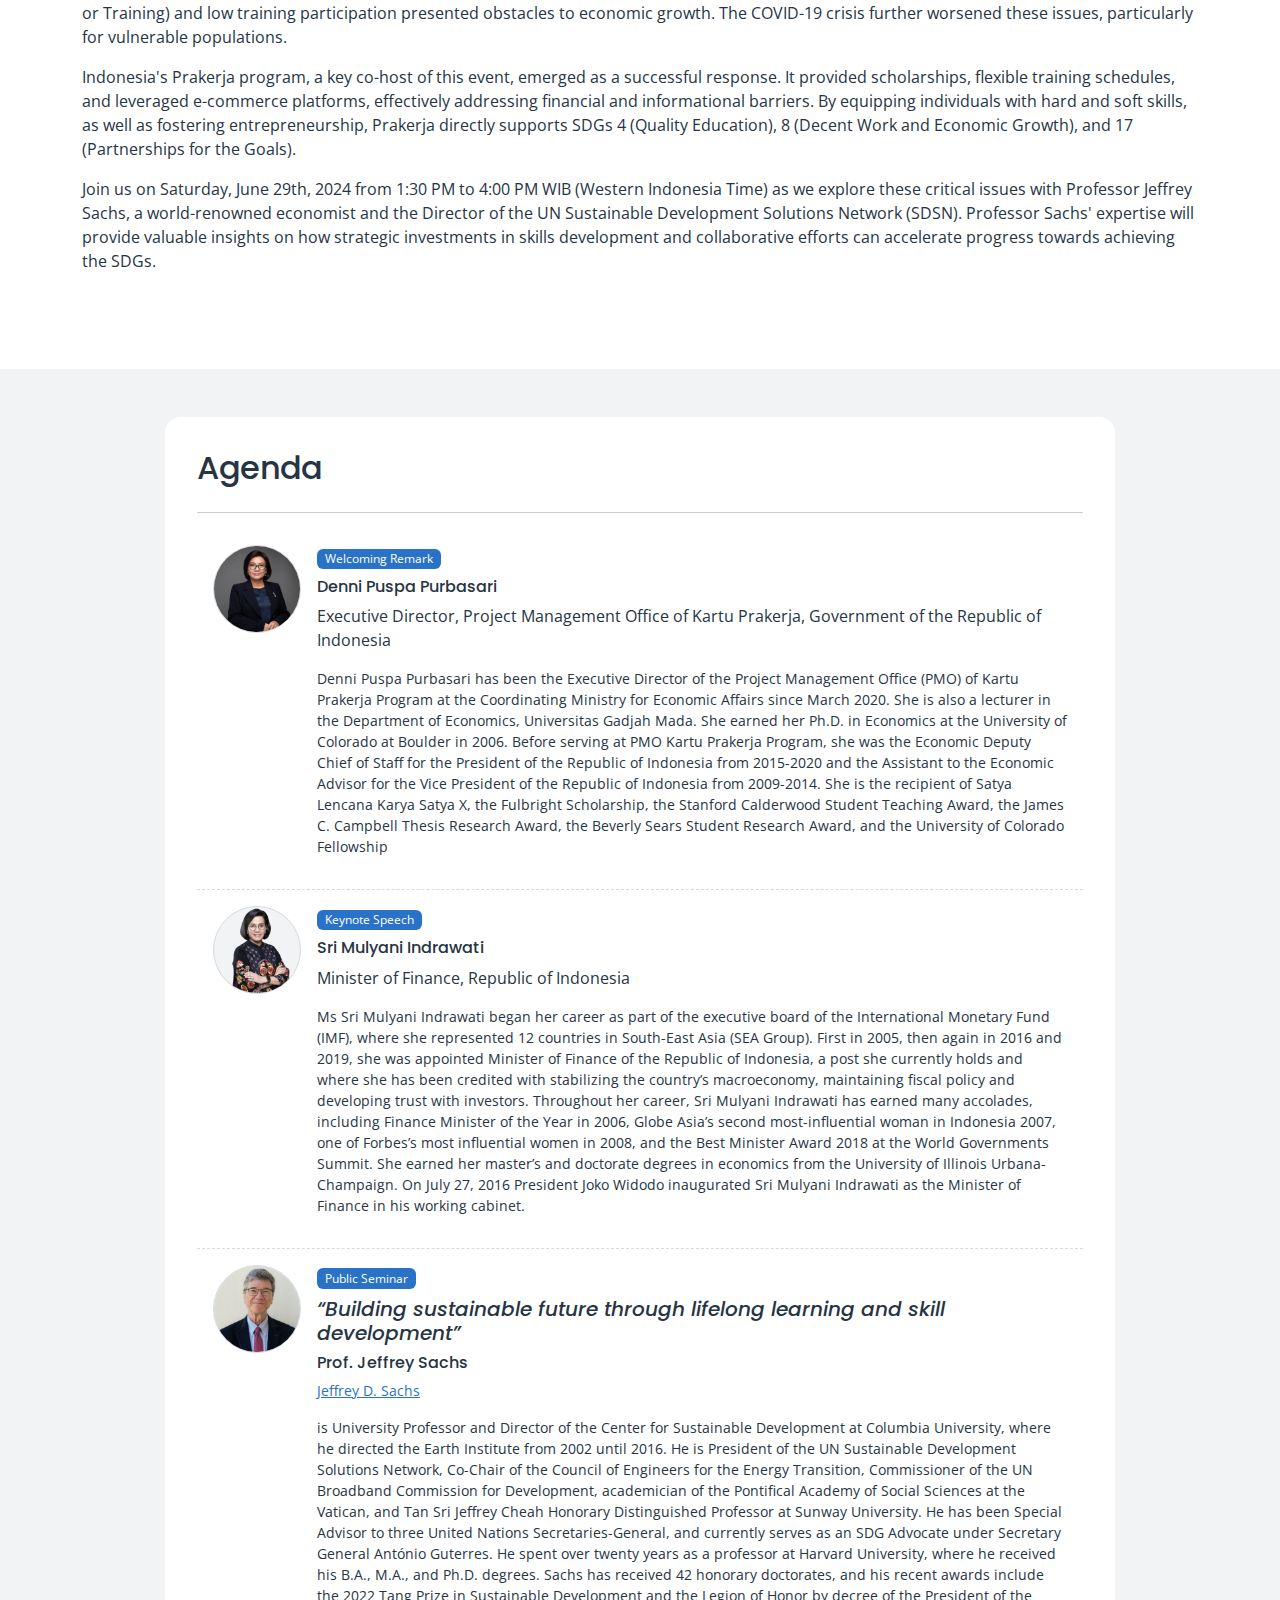
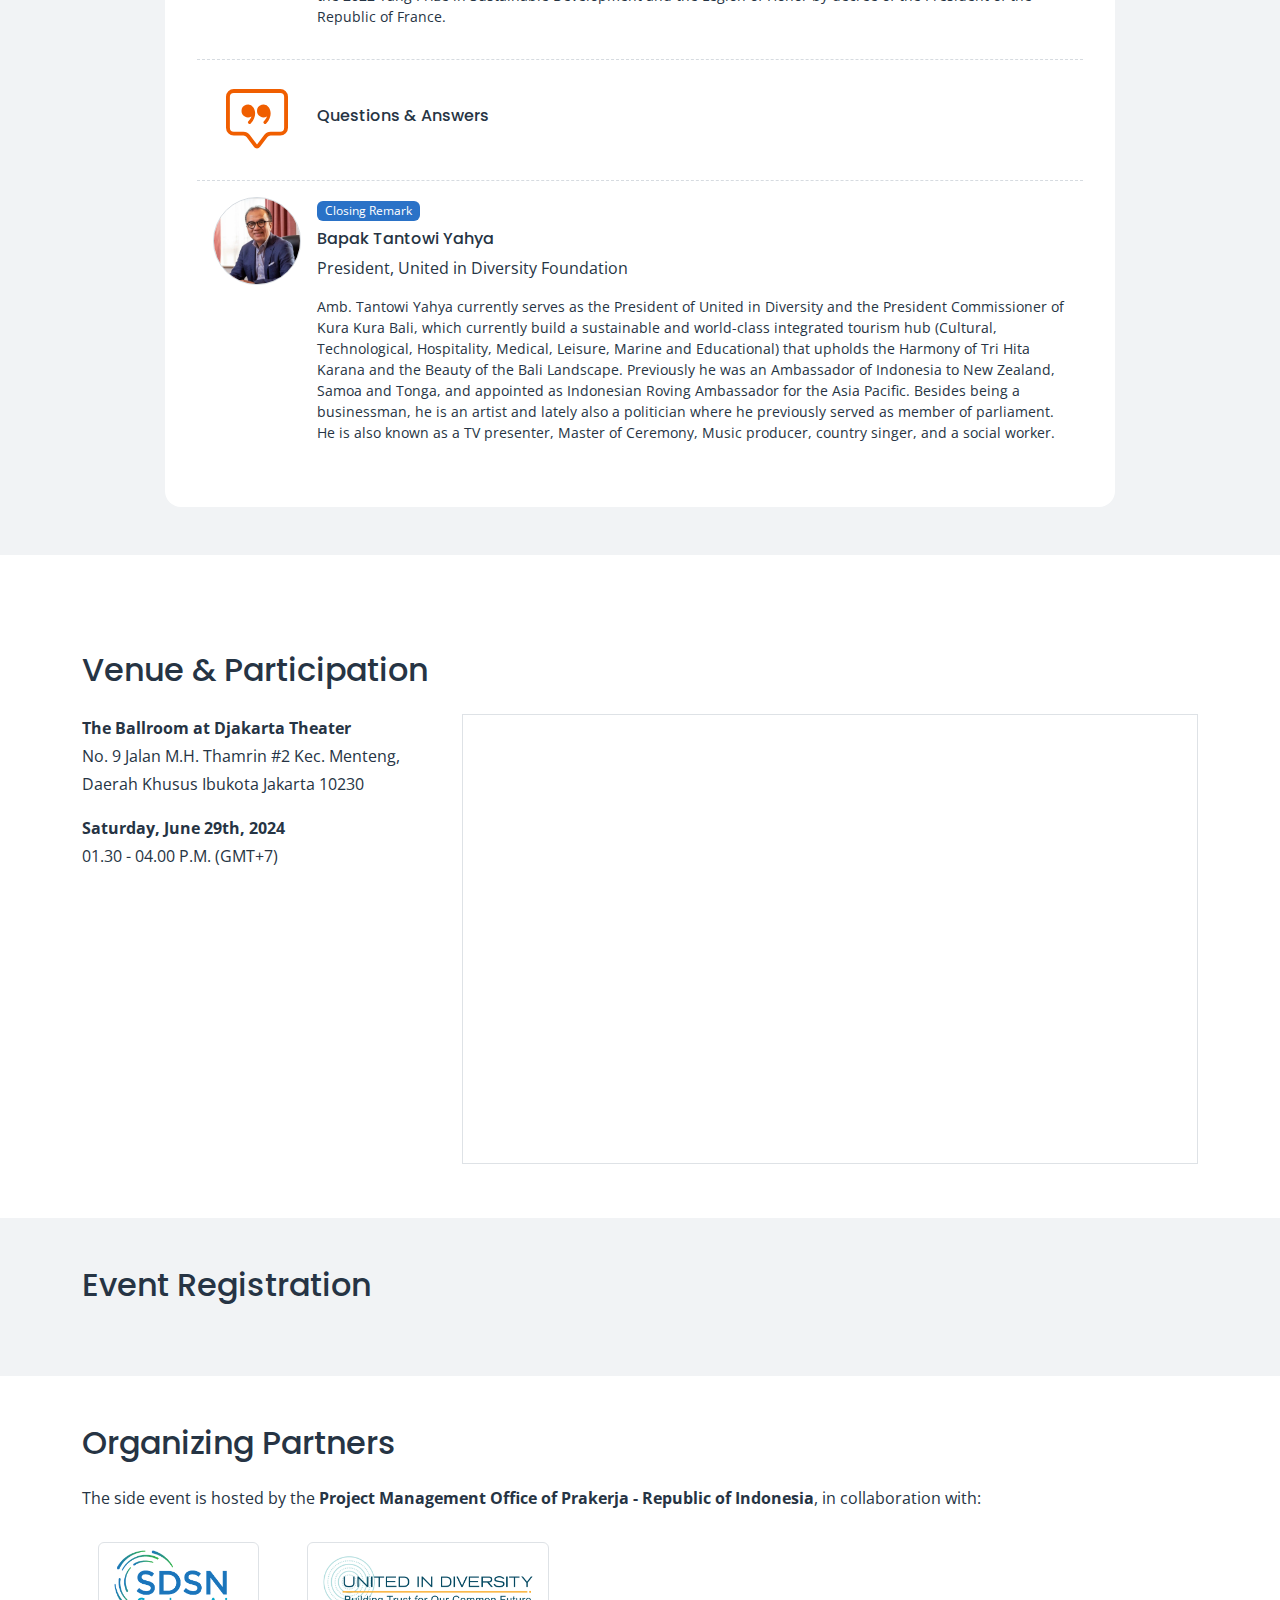
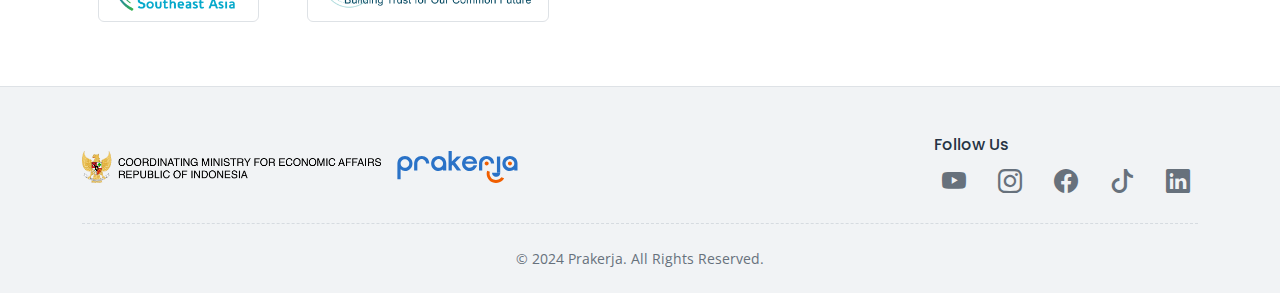
==== commit 217819eb: "update layout" ====
--- a/index.html
+++ b/index.html
@@ -44,7 +44,6 @@
             <li class="nav-item md-hide"><a class="nav-link" href="#agenda">Agenda</a></li>
             <li class="nav-item md-hide"><a class="nav-link" href="#organizingpartners">Organizing Partners</a></li>
             <li class="nav-item md-hide"><a class="nav-link" href="#venueparticipations">Venue</a></li>
-            <li class="nav-item md-hide"><a class="nav-link" href="#publications">Publications</a></li>
             <li class="nav-item md-hide"><a class="btn btn-orange" href="#register"> Register Now</a></li>
             <li class="nav-item md-show">
               <div class="menu burger-menu" data-menu="13">
@@ -67,13 +66,12 @@
         </div>
         <div class="container py-md-5 pt-5 px-4 px-md-0">
           <div class="row justify-content-start">
-            <div class="col-lg-12">
+            <div class="col-lg-9">
               <div class="d-flex justify-content-center">
                 <div>
                   <h1 class="hidden">Building sustainable future through lifelong learning and skill development</h1>
-                  <div class="h1 display-3 text-light content__title mb-3"><span class="content__title__inner text-gradient-hero" id="rev-1">Building sustainable future &amp;</span><br><span class="content__title__inner hero-text-shadow" id="rev-2">through lifelong learning and skill development</span></div>
+                  <div class="h1 display-4 text-light content__title mb-3 hero-text-shadow"><span class="content__title__inner" id="rev-1"> <span class="text-gradient-hero">Building sustainable future &amp; </span><span>through lifelong learning and skill development</span></span><br><span class="content__title__inner hero-text-shadow fs-4" id="rev-2">Saturday, June 29th, 2024</span></div>
                   <div class="col-lg-6">
-                    <h3 class="text-light">Saturday, June 29th, 2024</h3>
                     <p class="text-light"> </p><a class="btn btn-orange" href="#register">Register Now</a>
                   </div>
                 </div>
@@ -117,39 +115,41 @@
                   <h3 class="h2 mb-4">Agenda</h3>
                   <hr>
                   <div class="list-agenda-item d-flex align-items-center p-3 gap-3 justify-content-between">
-                    <div class="d-flex align-items-center gap-3">
+                    <div class="d-lg-flex align-items-center gap-3">
                       <div class="avatar align-self-start"><img src="img/denni_puspa_purbasari.webp" alt="Denni Puspa Purbasari"></div>
                       <div><span class="badge text-bg-primary mb-2">Welcoming Remark</span>
                         <h6>Denni Puspa Purbasari</h6>
-                        <p class="mb-0">
+                        <p>
                           Executive Director, Project Management Office of Kartu Prakerja, Government of the
-                          Republic of Indonesia<small>
-                             Denni Puspa Purbasari has been the Executive Director of the Project Management Office (PMO) of Kartu Prakerja Program at the Coordinating Ministry for Economic Affairs since March 2020. She is also a lecturer in the Department of Economics, Universitas Gadjah Mada. She earned her Ph.D. in Economics at the University of Colorado at Boulder in 2006. Before serving at PMO Kartu Prakerja Program, she was the Economic Deputy Chief of Staff for the President of the Republic of Indonesia from 2015-2020 and the Assistant to the Economic Advisor for the Vice President of the Republic of Indonesia from 2009-2014. She is the recipient of Satya Lencana Karya Satya X, the Fulbright Scholarship, the Stanford Calderwood Student Teaching Award, the James C. Campbell Thesis Research Award, the Beverly Sears Student Research Award, and the University of Colorado Fellowship</small>
+                          Republic of Indonesia
                         </p>
-                      </div>
-                    </div>
-                  </div>
-                  <div class="list-agenda-item d-flex align-items-center p-3 gap-3 justify-content-between">
-                    <div class="d-flex align-items-center gap-3">
+                        <p class="fs-7">Denni Puspa Purbasari has been the Executive Director of the Project Management Office (PMO) of Kartu Prakerja Program at the Coordinating Ministry for Economic Affairs since March 2020. She is also a lecturer in the Department of Economics, Universitas Gadjah Mada. She earned her Ph.D. in Economics at the University of Colorado at Boulder in 2006. Before serving at PMO Kartu Prakerja Program, she was the Economic Deputy Chief of Staff for the President of the Republic of Indonesia from 2015-2020 and the Assistant to the Economic Advisor for the Vice President of the Republic of Indonesia from 2009-2014. She is the recipient of Satya Lencana Karya Satya X, the Fulbright Scholarship, the Stanford Calderwood Student Teaching Award, the James C. Campbell Thesis Research Award, the Beverly Sears Student Research Award, and the University of Colorado Fellowship</p>
+                      </div>
+                    </div>
+                  </div>
+                  <div class="list-agenda-item d-flex align-items-center p-3 gap-3 justify-content-between">
+                    <div class="d-lg-flex align-items-center gap-3">
                       <div class="avatar align-self-start"><img src="img/sri-mulyani.png" alt="Ibu Sri Mulyani"></div>
                       <div><span class="badge text-bg-primary mb-2">Keynote Speech</span>
                         <h6>Sri Mulyani Indrawati</h6>
-                        <p class="mb-0">Minister of Finance, Republic of Indonesia<small>Ms Sri Mulyani Indrawati began her career as part of the executive board of the International Monetary Fund (IMF), where she represented 12 countries in South-East Asia (SEA Group). First in 2005, then again in 2016 and 2019, she was appointed Minister of Finance of the Republic of Indonesia, a post she currently holds and where she has been credited with stabilizing the country’s macroeconomy, maintaining fiscal policy and developing trust with investors. Throughout her career, Sri Mulyani Indrawati has earned many accolades, including Finance Minister of the Year in 2006, Globe Asia’s second most-influential woman in Indonesia 2007, one of Forbes’s most influential women in 2008, and the Best Minister Award 2018 at the World Governments Summit. She earned her master’s and doctorate degrees in economics from the University of Illinois Urbana-Champaign. On July 27, 2016 President Joko Widodo inaugurated Sri Mulyani Indrawati as the Minister of Finance in his working cabinet. </small></p>
-                      </div>
-                    </div>
-                  </div>
-                  <div class="list-agenda-item d-flex align-items-center p-3 gap-3 justify-content-between">
-                    <div class="d-flex align-items-center gap-3">
+                        <p>Minister of Finance, Republic of Indonesia</p>
+                        <p class="fs-7">Ms Sri Mulyani Indrawati began her career as part of the executive board of the International Monetary Fund (IMF), where she represented 12 countries in South-East Asia (SEA Group). First in 2005, then again in 2016 and 2019, she was appointed Minister of Finance of the Republic of Indonesia, a post she currently holds and where she has been credited with stabilizing the country’s macroeconomy, maintaining fiscal policy and developing trust with investors. Throughout her career, Sri Mulyani Indrawati has earned many accolades, including Finance Minister of the Year in 2006, Globe Asia’s second most-influential woman in Indonesia 2007, one of Forbes’s most influential women in 2008, and the Best Minister Award 2018 at the World Governments Summit. She earned her master’s and doctorate degrees in economics from the University of Illinois Urbana-Champaign. On July 27, 2016 President Joko Widodo inaugurated Sri Mulyani Indrawati as the Minister of Finance in his working cabinet. </p>
+                      </div>
+                    </div>
+                  </div>
+                  <div class="list-agenda-item d-flex align-items-center p-3 gap-3 justify-content-between">
+                    <div class="d-lg-flex align-items-center gap-3">
                       <div class="avatar align-self-start"><img src="img/jeffrey_sachs.png" alt="Prof. Jeffrey Sachs"></div>
                       <div><span class="badge text-bg-primary mb-2">Public Seminar</span>
                         <h5><i>“Building sustainable future through lifelong learning and skill development”</i></h5>
                         <h6>Prof. Jeffrey Sachs</h6>
-                        <p class="mb-0"><small> <a href="https://www.jeffsachs.org/" target="_blank">Jeffrey D. Sachs </a></small><small>is University Professor and Director of the Center for Sustainable Development at Columbia University, where he directed the Earth Institute from 2002 until 2016. He is President of the UN Sustainable Development Solutions Network, Co-Chair of the Council of Engineers for the Energy Transition, Commissioner of the UN Broadband Commission for Development, academician of the Pontifical Academy of Social Sciences at the Vatican, and Tan Sri Jeffrey Cheah Honorary Distinguished Professor at Sunway University. He has been Special Advisor to three United Nations Secretaries-General, and currently serves as an SDG Advocate under Secretary General António Guterres. He spent over twenty years as a professor at Harvard University, where he received his B.A., M.A., and Ph.D. degrees. Sachs has received 42 honorary doctorates, and his recent awards include the 2022 Tang Prize in Sustainable Development and the Legion of Honor by decree of the President of the Republic of France.</small></p>
-                      </div>
-                    </div>
-                  </div>
-                  <div class="list-agenda-item d-flex align-items-center p-3 gap-3 justify-content-between">
-                    <div class="d-flex align-items-center gap-3">
+                        <p class="fs-7"> <a href="https://www.jeffsachs.org/" target="_blank">Jeffrey D. Sachs </a></p>
+                        <p class="fs-7">is University Professor and Director of the Center for Sustainable Development at Columbia University, where he directed the Earth Institute from 2002 until 2016. He is President of the UN Sustainable Development Solutions Network, Co-Chair of the Council of Engineers for the Energy Transition, Commissioner of the UN Broadband Commission for Development, academician of the Pontifical Academy of Social Sciences at the Vatican, and Tan Sri Jeffrey Cheah Honorary Distinguished Professor at Sunway University. He has been Special Advisor to three United Nations Secretaries-General, and currently serves as an SDG Advocate under Secretary General António Guterres. He spent over twenty years as a professor at Harvard University, where he received his B.A., M.A., and Ph.D. degrees. Sachs has received 42 honorary doctorates, and his recent awards include the 2022 Tang Prize in Sustainable Development and the Legion of Honor by decree of the President of the Republic of France.</p>
+                      </div>
+                    </div>
+                  </div>
+                  <div class="list-agenda-item d-flex align-items-center p-3 gap-3 justify-content-between">
+                    <div class="d-lg-flex align-items-center gap-3">
                       <div class="avatar avatar-icon"><img src="img/chat-square-quote.svg" alt="Q&amp;A"></div>
                       <div>
                         <h6>Questions & Answers</h6>
@@ -157,11 +157,12 @@
                     </div>
                   </div>
                   <div class="d-flex align-items-center p-3 gap-3 justify-content-between">
-                    <div class="d-flex align-items-center gap-3">
+                    <div class="d-lg-flex align-items-center gap-3">
                       <div class="avatar align-self-start"><img src="img/tanto-wiyahya.png" alt="Tantowi Yahya"></div>
                       <div><span class="badge text-bg-primary mb-2">Closing Remark</span>
                         <h6>Bapak Tantowi Yahya</h6>
-                        <p class="mb-0"><span>President, United in Diversity Foundation</span><small>Amb. Tantowi Yahya currently serves as the President of United in Diversity and the President Commissioner of Kura Kura Bali, which currently build a sustainable and world-class integrated tourism hub (Cultural, Technological, Hospitality, Medical, Leisure, Marine and Educational) that upholds the Harmony of Tri Hita Karana and the Beauty of the Bali Landscape. Previously he was an Ambassador of Indonesia to New Zealand, Samoa and Tonga, and appointed as Indonesian Roving Ambassador for the Asia Pacific. Besides being a businessman, he is an artist and lately also a politician where he previously served as member of parliament. He is also known as a TV presenter, Master of Ceremony, Music producer, country singer, and a social worker.</small></p>
+                        <p><span>President, United in Diversity Foundation</span></p>
+                        <p class="fs-7">Amb. Tantowi Yahya currently serves as the President of United in Diversity and the President Commissioner of Kura Kura Bali, which currently build a sustainable and world-class integrated tourism hub (Cultural, Technological, Hospitality, Medical, Leisure, Marine and Educational) that upholds the Harmony of Tri Hita Karana and the Beauty of the Bali Landscape. Previously he was an Ambassador of Indonesia to New Zealand, Samoa and Tonga, and appointed as Indonesian Roving Ambassador for the Asia Pacific. Besides being a businessman, he is an artist and lately also a politician where he previously served as member of parliament. He is also known as a TV presenter, Master of Ceremony, Music producer, country singer, and a social worker.</p>
                       </div>
                     </div>
                   </div>
@@ -223,9 +224,9 @@
     <footer class="section-footer border-top">
       <div class="bg-odd">
         <div class="container py-4">
-          <div class="d-lg-flex justify-content-between footer-top-section mb-4 py-4">
+          <div class="d-lg-flex justify-content-between footer-top-section mb-4 py-4 text-center text-lg-start">
             <div><img class="me-3 mt-3" src="img/logo-kemenko.png" alt="Kemenko" height="32"><img class="me-3 mt-3" src="img/logo-prakerja-colored.svg" alt="Prakerja" height="32"></div>
-            <div class="mt-3 mt-lg-0">
+            <div class="mt-4 mt-lg-0">
               <h6>Follow Us</h6>
               <div class="social-media"><a href="https://www.youtube.com/channel/UCXU-nRpRs5Hk9bF3r28rSDA" target="_blank"><i class="bi bi-youtube"></i></a><a href="https://www.instagram.com/prakerja.go.id/" target="_blank"><i class="bi bi-instagram"></i></a><a href="https://www.facebook.com/prakerja.go.id/" target="_blank"><i class="bi bi-facebook"></i></a><a href="https://www.tiktok.com/@kitaprakerja" target="_blank"><i class="bi bi-tiktok"></i></a><a href="https://www.linkedin.com/company/kartu-prakerja/" target="_blank"><i class="bi bi-linkedin"></i></a></div>
             </div>
--- a/css/style1.css
+++ b/css/style1.css
@@ -957,4 +957,8 @@
     bottom: 1rem;
   }
 }
+.fs-7 {
+  font-size: 0.875rem;
+}
+
 /* media querys */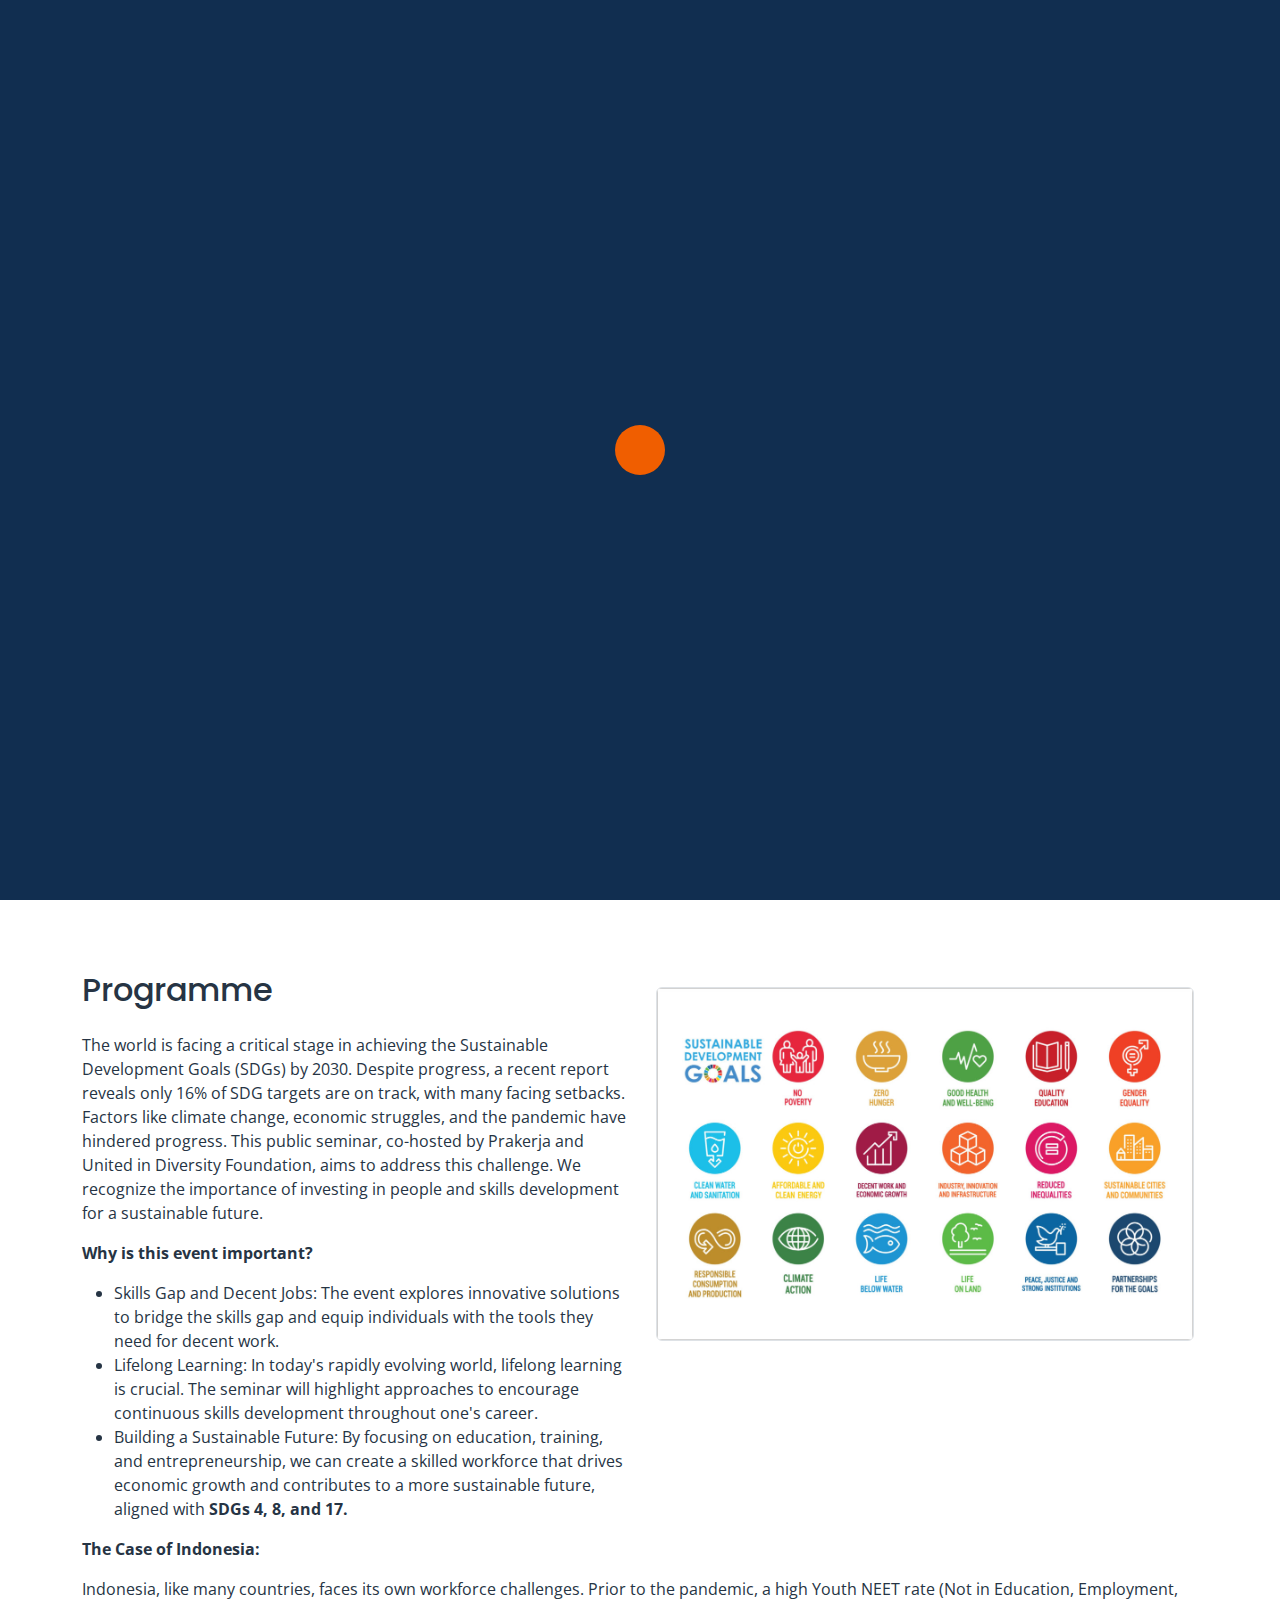
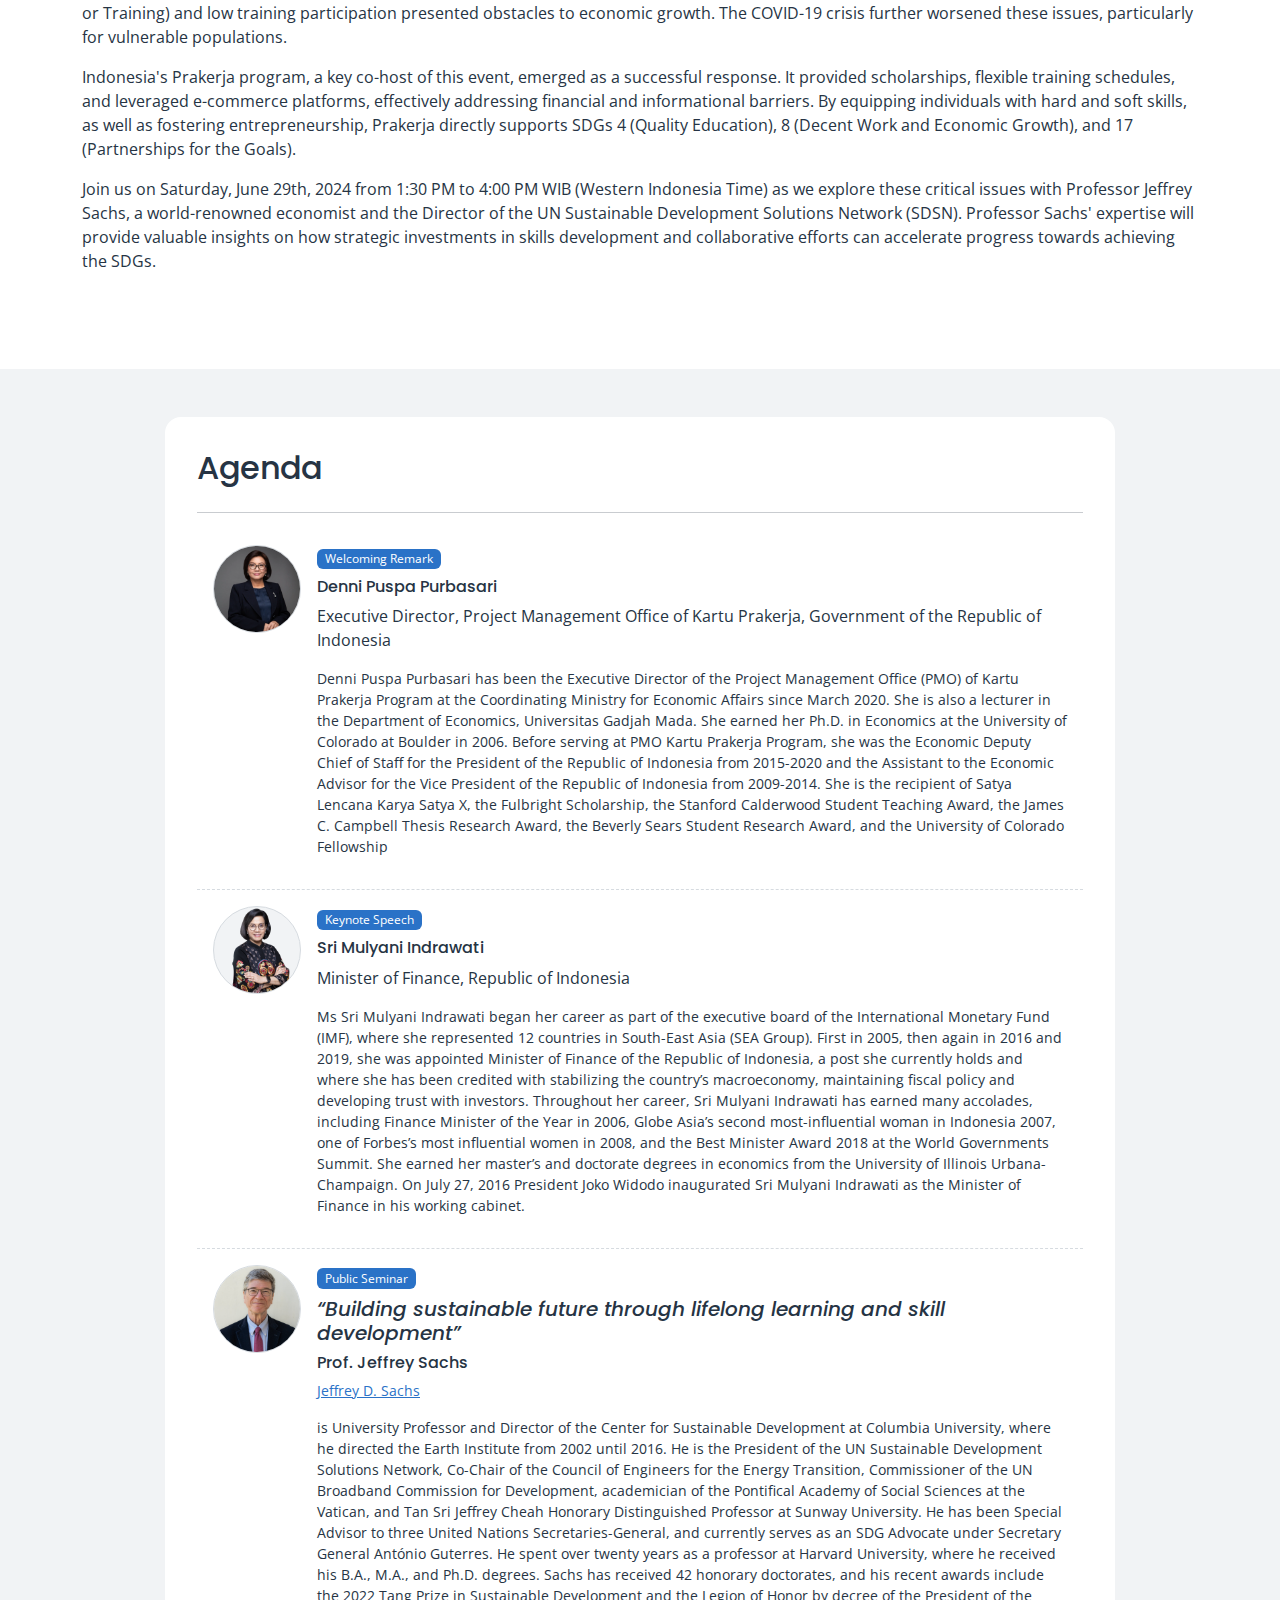
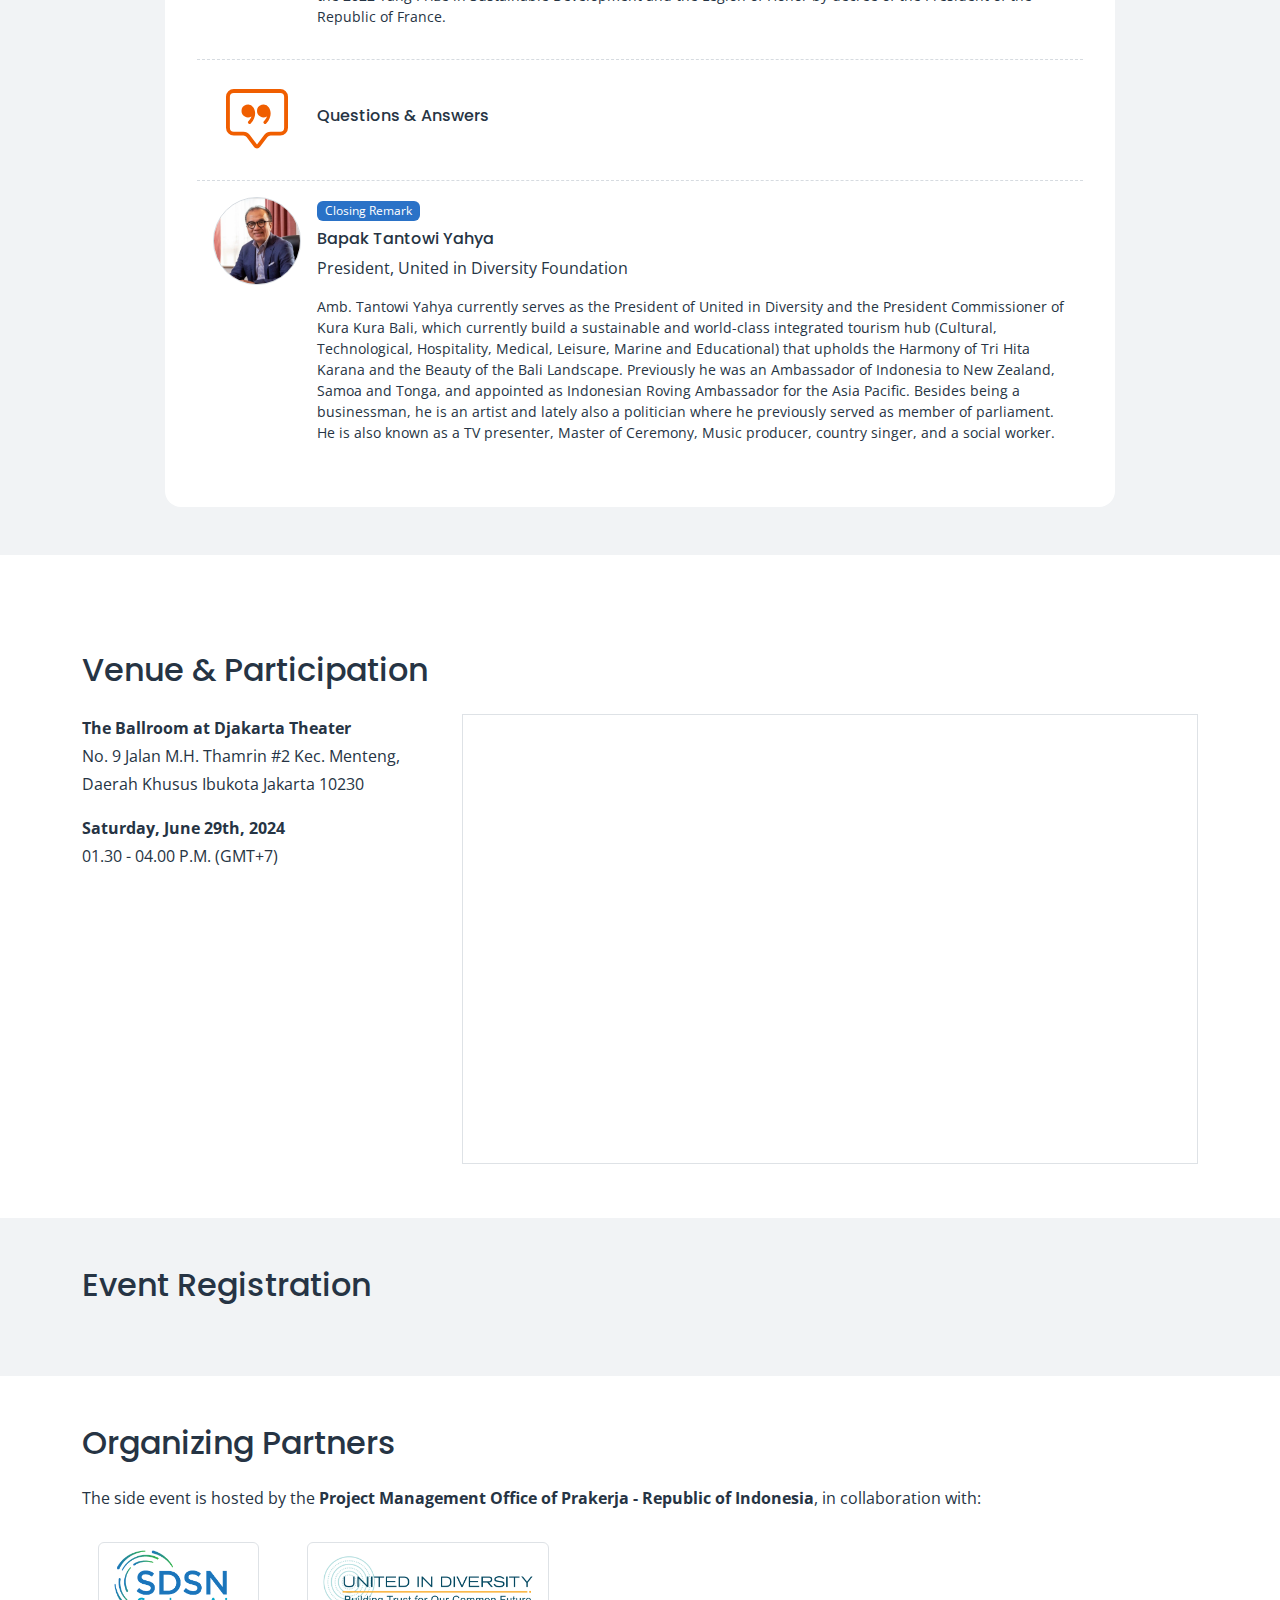
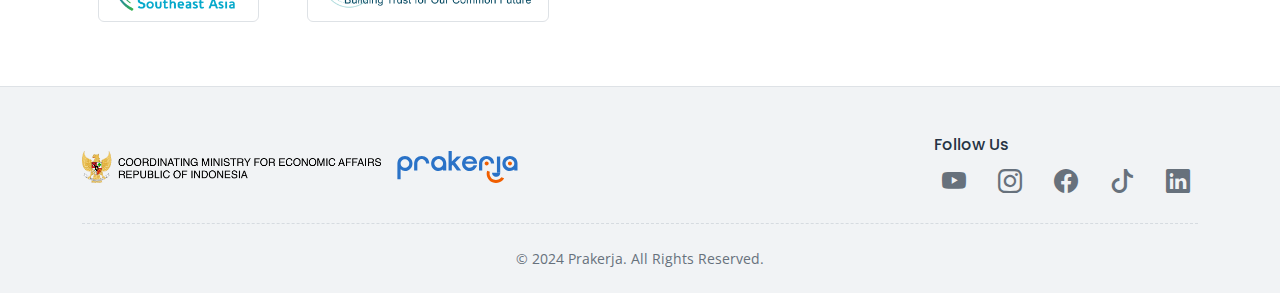
==== commit 46dfaad1: "update wording" ====
--- a/index.html
+++ b/index.html
@@ -70,8 +70,9 @@
               <div class="d-flex justify-content-center">
                 <div>
                   <h1 class="hidden">Building sustainable future through lifelong learning and skill development</h1>
-                  <div class="h1 display-4 text-light content__title mb-3 hero-text-shadow"><span class="content__title__inner" id="rev-1"> <span class="text-gradient-hero">Building sustainable future &amp; </span><span>through lifelong learning and skill development</span></span><br><span class="content__title__inner hero-text-shadow fs-4" id="rev-2">Saturday, June 29th, 2024</span></div>
+                  <div class="h1 display-4 text-light content__title mb-3 hero-text-shadow"><span class="content__title__inner text-gradient-hero" id="rev-1">Building sustainable future </span><br><span class="content__title__inner hero-text-shadow" id="rev-2">through lifelong learning and skill development</span></div>
                   <div class="col-lg-6">
+                    <h3 class="text-light">Saturday, June 29th, 2024</h3>
                     <p class="text-light"> </p><a class="btn btn-orange" href="#register">Register Now</a>
                   </div>
                 </div>
@@ -144,7 +145,7 @@
                         <h5><i>“Building sustainable future through lifelong learning and skill development”</i></h5>
                         <h6>Prof. Jeffrey Sachs</h6>
                         <p class="fs-7"> <a href="https://www.jeffsachs.org/" target="_blank">Jeffrey D. Sachs </a></p>
-                        <p class="fs-7">is University Professor and Director of the Center for Sustainable Development at Columbia University, where he directed the Earth Institute from 2002 until 2016. He is President of the UN Sustainable Development Solutions Network, Co-Chair of the Council of Engineers for the Energy Transition, Commissioner of the UN Broadband Commission for Development, academician of the Pontifical Academy of Social Sciences at the Vatican, and Tan Sri Jeffrey Cheah Honorary Distinguished Professor at Sunway University. He has been Special Advisor to three United Nations Secretaries-General, and currently serves as an SDG Advocate under Secretary General António Guterres. He spent over twenty years as a professor at Harvard University, where he received his B.A., M.A., and Ph.D. degrees. Sachs has received 42 honorary doctorates, and his recent awards include the 2022 Tang Prize in Sustainable Development and the Legion of Honor by decree of the President of the Republic of France.</p>
+                        <p class="fs-7">is University Professor and Director of the Center for Sustainable Development at Columbia University, where he directed the Earth Institute from 2002 until 2016. He is the President of the UN Sustainable Development Solutions Network, Co-Chair of the Council of Engineers for the Energy Transition, Commissioner of the UN Broadband Commission for Development, academician of the Pontifical Academy of Social Sciences at the Vatican, and Tan Sri Jeffrey Cheah Honorary Distinguished Professor at Sunway University. He has been Special Advisor to three United Nations Secretaries-General, and currently serves as an SDG Advocate under Secretary General António Guterres. He spent over twenty years as a professor at Harvard University, where he received his B.A., M.A., and Ph.D. degrees. Sachs has received 42 honorary doctorates, and his recent awards include the 2022 Tang Prize in Sustainable Development and the Legion of Honor by decree of the President of the Republic of France.</p>
                       </div>
                     </div>
                   </div>
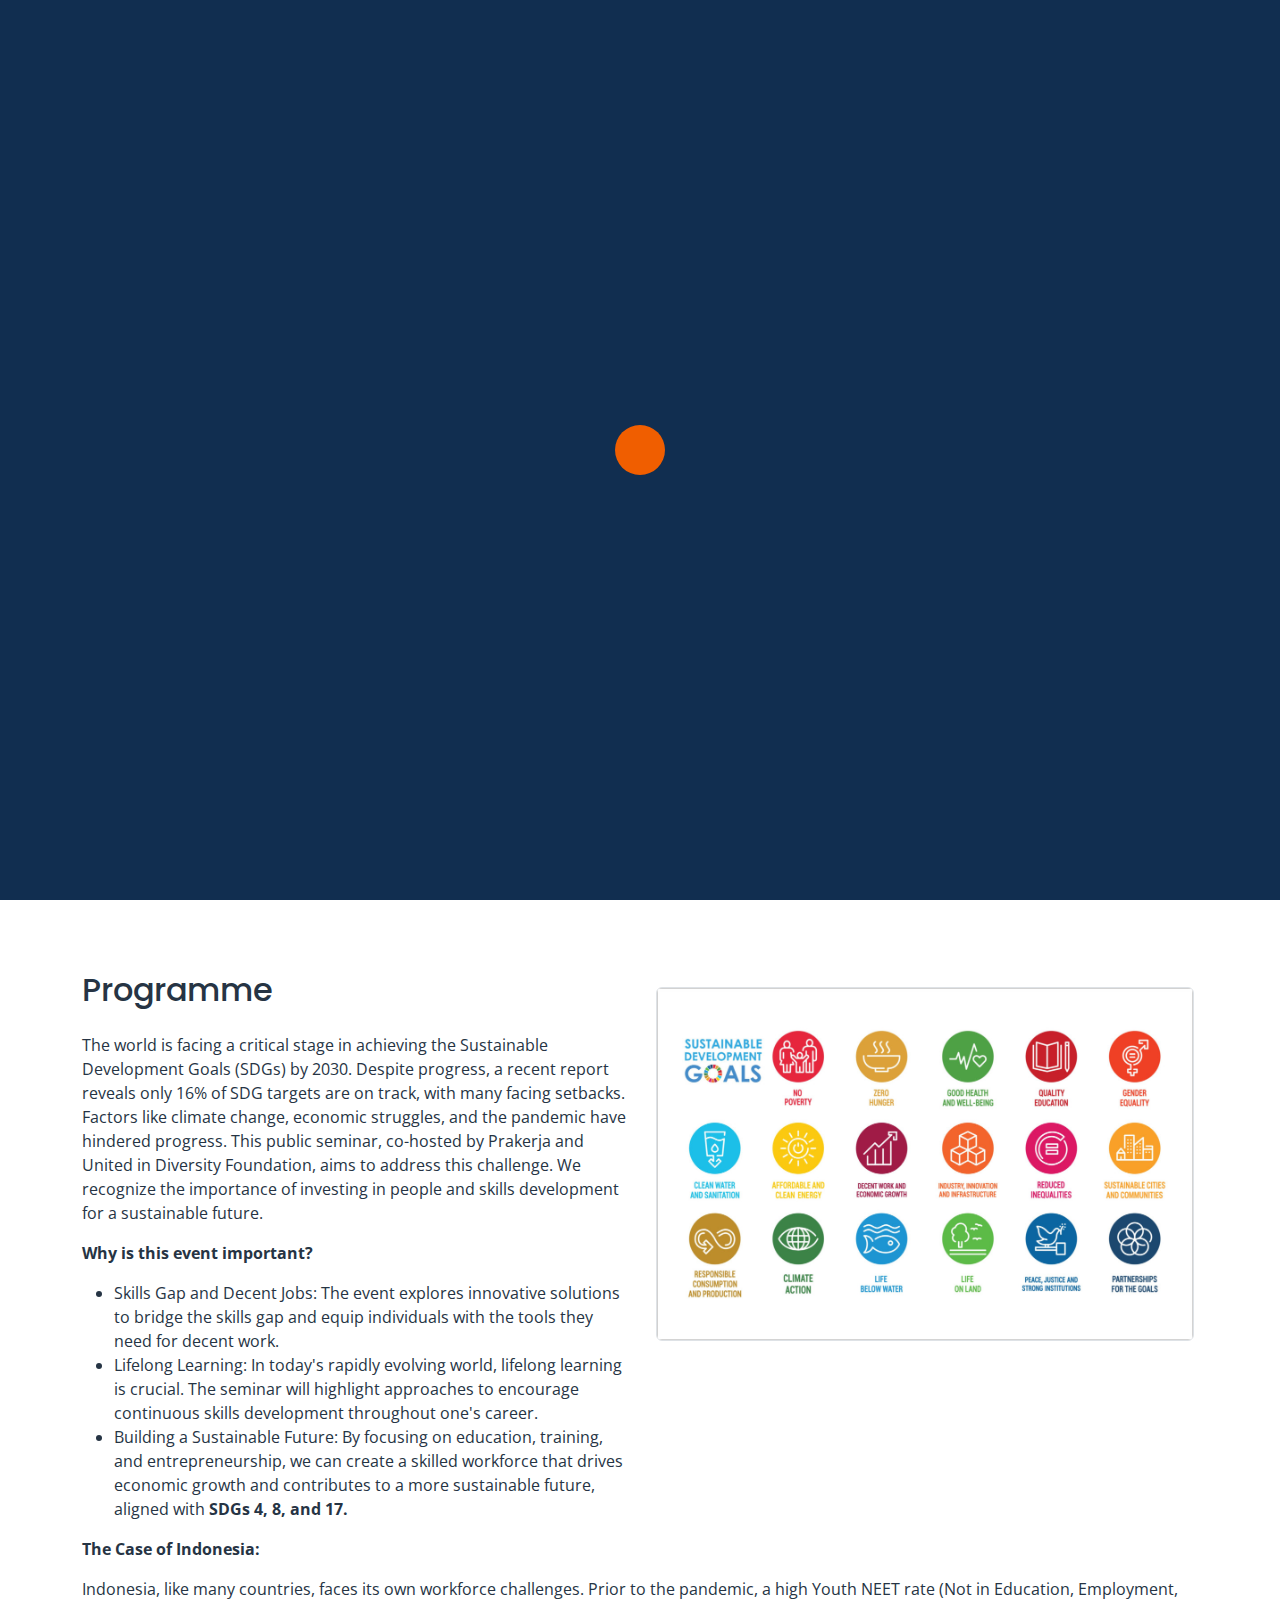
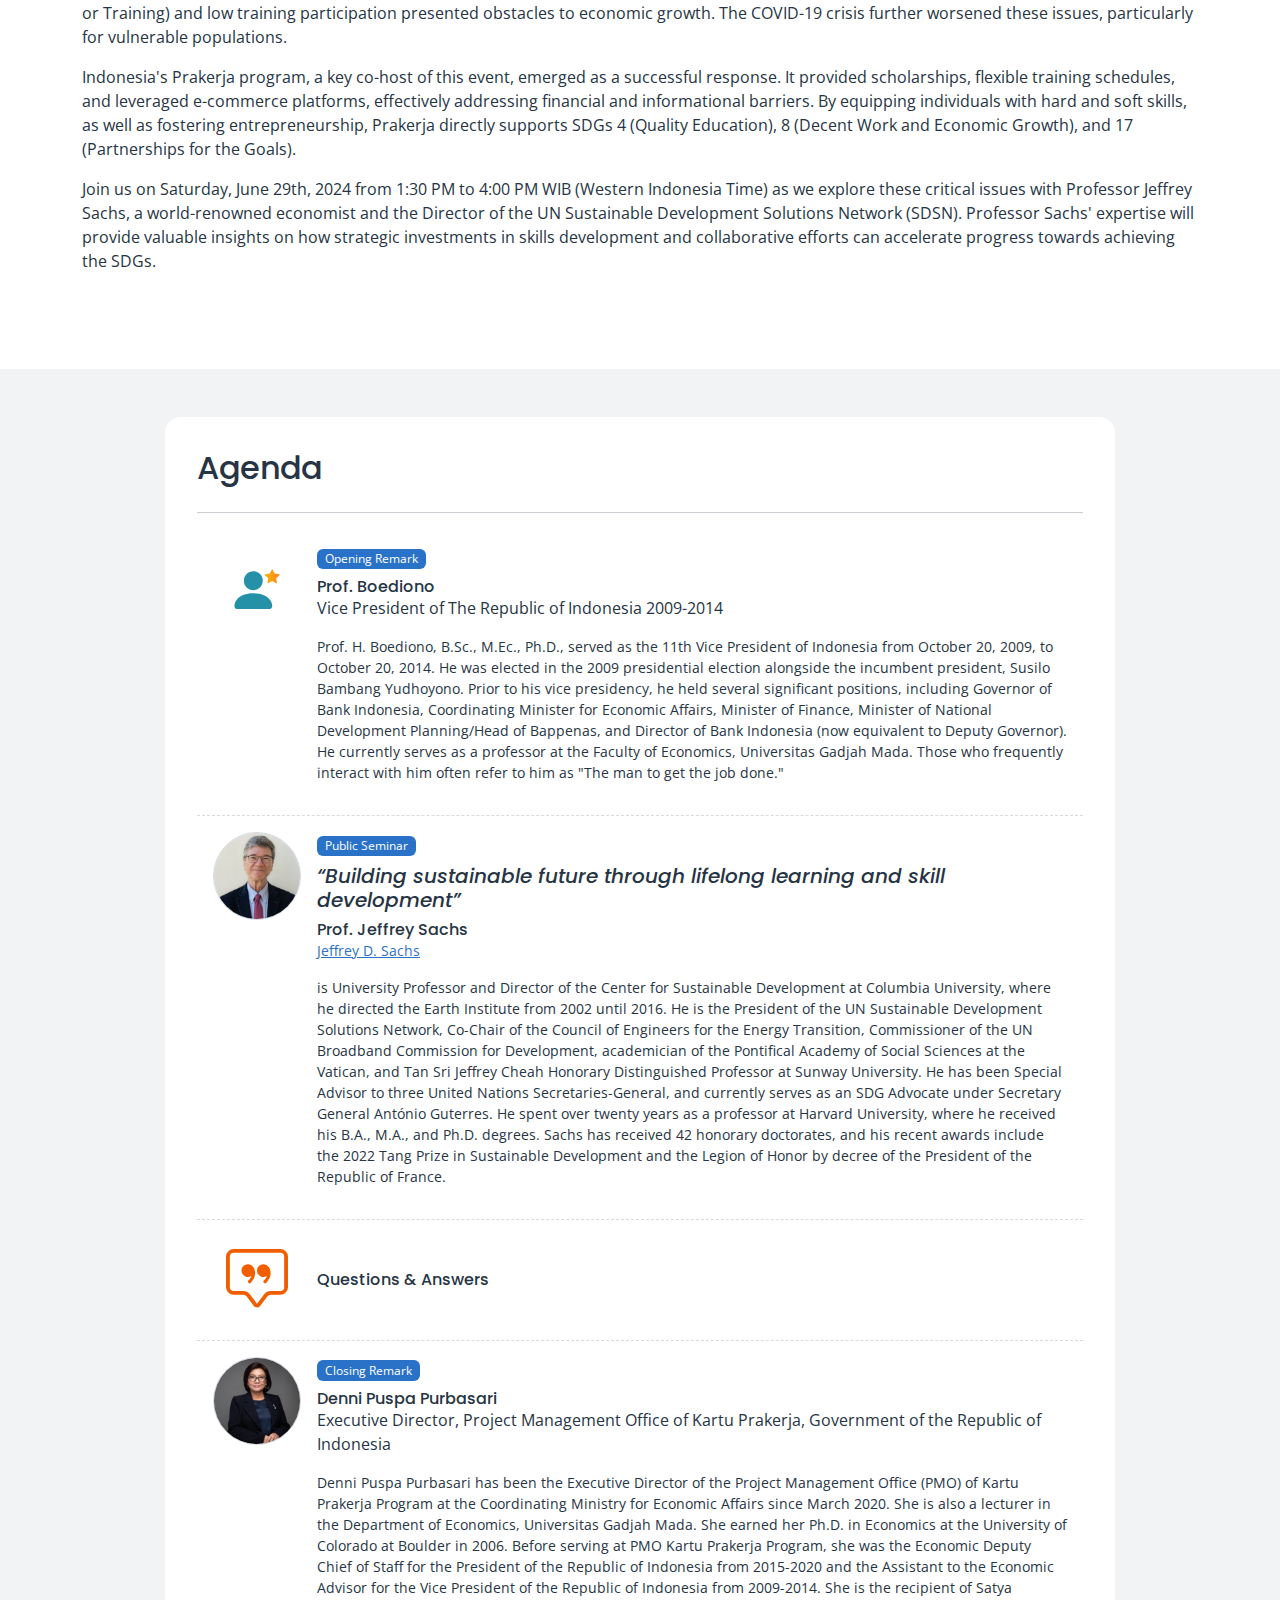
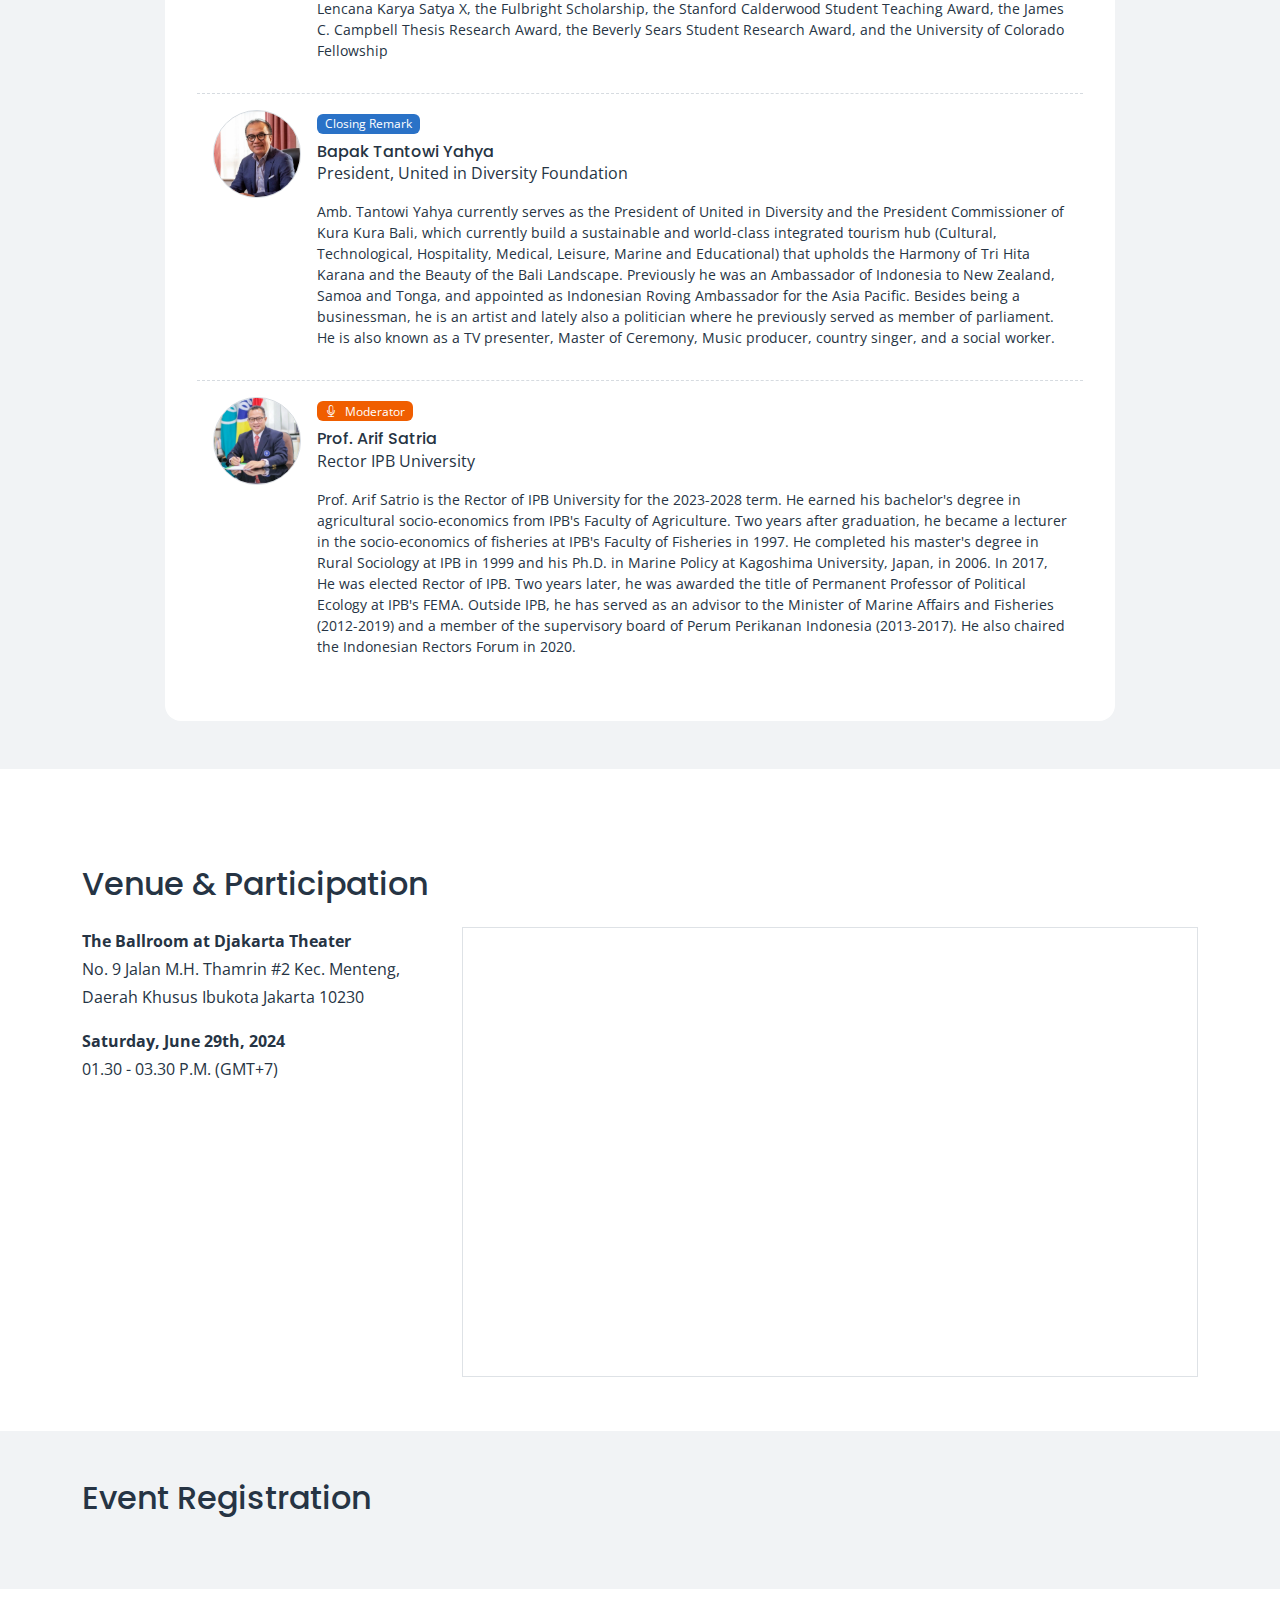
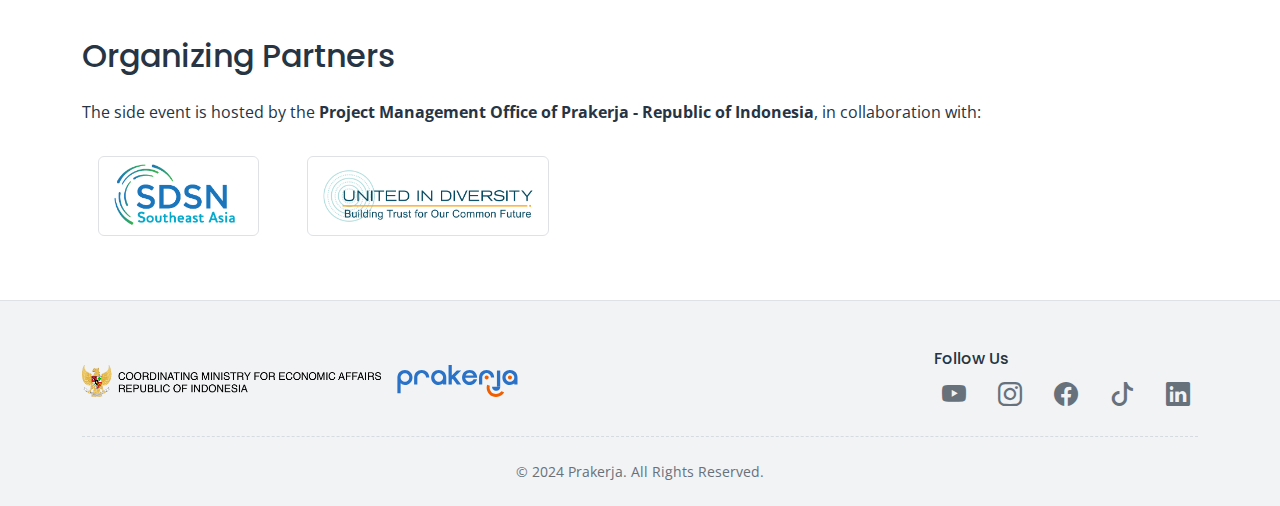
==== commit 316b6710: "update agenda" ====
--- a/index.html
+++ b/index.html
@@ -8,7 +8,7 @@
     <meta name="description" content="Professor Sachs' participation in the Prakerja and Unity in Diversity (UID) event will provide a critical perspective on these transformative actions, highlighting pathways to achieving the SDGs through strategic investments and collaborative efforts.">
     <link rel="canonical" href="https://lifelonglearning.prakerja.go.id">
     <link rel="alternate" hreflang="id" href="https://lifelonglearning.prakerja.go.id">
-    <meta property="og:image" content="/img/lifelonglearning-cover.jpg">
+    <meta property="og:image" content="/img/image-place-holder-prakerja-final.png">
     <meta property="og:image:width" content="400">
     <meta property="og:image:height" content="627">
     <meta property="og:locale" content="id_ID">
@@ -20,7 +20,7 @@
     <meta name="twitter:site" content="prakerja.go.id">
     <meta name="twitter:title" content="Skills Development and Lifelong Learning for Decent Jobs - Prakerja Event">
     <meta name="twitter:description" content="Professor Sachs' participation in the Prakerja and Unity in Diversity (UID) event will provide a critical perspective on these transformative actions, highlighting pathways to achieving the SDGs through strategic investments and collaborative efforts.">
-    <meta name="twitter:image" content="/img/lifelonglearning-cover.jpg">
+    <meta name="twitter:image" content="/img/image-place-holder-prakerja-final.png">
     <meta name="twitter:image:width" content="1200">
     <meta name="twitter:image:height" content="630">
     <meta http-equiv="X-UA-Compatible" content="IE=edge,chrome=1">
@@ -32,10 +32,21 @@
     <link rel="stylesheet" href="css/bootstrap.css">
     <link rel="stylesheet" href="css/prakerja-style.css">
     <link rel="stylesheet" href="css/style1.css">
+    <!-- Google Tag Manager-->
+    <script>
+      (function(w,d,s,l,i){w[l]=w[l]||[];w[l].push({'gtm.start':
+      new Date().getTime(),event:'gtm.js'});var f=d.getElementsByTagName(s)[0],
+      j=d.createElement(s),dl=l!='dataLayer'?'&l='+l:'';j.async=true;j.src=
+      'https://www.googletagmanager.com/gtm.js?id='+i+dl;f.parentNode.insertBefore(j,f);
+      })(window,document,'script','dataLayer','GTM-TTFX6N6');
+    </script>
   </head>
   <body class="loading">
-    <noscript><a href="https://www.eventbrite.com/e/public-seminar-skills-development-and-lifelong-learning-for-decent-jobs-tickets-929576246577" rel="noopener noreferrer" target="_blank">
-        <Buy>Tickets on Eventbrite</Buy></a></noscript>
+    <noscript>
+      <iframe src="https://www.googletagmanager.com/ns.html?id=GTM-TTFX6N6" height="0" width="0" style="display:none;visibility:hidden">
+        <!-- End Google Tag Manager (noscript)-->
+      </iframe>
+    </noscript>
     <header class="pdt-header">
       <div class="container-lg px-3 px-md-0">
         <div class="d-flex justify-content-xl-between flex-row flex-lg-column flex-xl-row align-items-center"><a class="logo ms-0 ms-sm-3 ms-lg-0" href="index.html"></a>
@@ -117,9 +128,38 @@
                   <hr>
                   <div class="list-agenda-item d-flex align-items-center p-3 gap-3 justify-content-between">
                     <div class="d-lg-flex align-items-center gap-3">
+                      <div class="avatar avatar-icon align-self-start"><img src="img/icon-guest-star.svg" alt="Prof. Boediono"></div>
+                      <div><span class="badge text-bg-primary mb-2">Opening Remark</span>
+                        <h6 class="mb-0">Prof. Boediono</h6>
+                        <p>Vice President of The Republic of Indonesia 2009-2014</p>
+                        <p class="fs-7">Prof. H. Boediono, B.Sc., M.Ec., Ph.D., served as the 11th Vice President of Indonesia from October 20, 2009, to October 20, 2014. He was elected in the 2009 presidential election alongside the incumbent president, Susilo Bambang Yudhoyono. Prior to his vice presidency, he held several significant positions, including Governor of Bank Indonesia, Coordinating Minister for Economic Affairs, Minister of Finance, Minister of National Development Planning/Head of Bappenas, and Director of Bank Indonesia (now equivalent to Deputy Governor). He currently serves as a professor at the Faculty of Economics, Universitas Gadjah Mada. Those who frequently interact with him often refer to him as "The man to get the job done."</p>
+                      </div>
+                    </div>
+                  </div>
+                  <div class="list-agenda-item d-flex align-items-center p-3 gap-3 justify-content-between">
+                    <div class="d-lg-flex align-items-center gap-3">
+                      <div class="avatar align-self-start"><img src="img/jeffrey_sachs.png" alt="Prof. Jeffrey Sachs"></div>
+                      <div><span class="badge text-bg-primary mb-2">Public Seminar</span>
+                        <h5><i>“Building sustainable future through lifelong learning and skill development”</i></h5>
+                        <h6 class="mb-0">Prof. Jeffrey Sachs</h6>
+                        <p class="fs-7"> <a href="https://www.jeffsachs.org/" target="_blank">Jeffrey D. Sachs </a></p>
+                        <p class="fs-7">is University Professor and Director of the Center for Sustainable Development at Columbia University, where he directed the Earth Institute from 2002 until 2016. He is the President of the UN Sustainable Development Solutions Network, Co-Chair of the Council of Engineers for the Energy Transition, Commissioner of the UN Broadband Commission for Development, academician of the Pontifical Academy of Social Sciences at the Vatican, and Tan Sri Jeffrey Cheah Honorary Distinguished Professor at Sunway University. He has been Special Advisor to three United Nations Secretaries-General, and currently serves as an SDG Advocate under Secretary General António Guterres. He spent over twenty years as a professor at Harvard University, where he received his B.A., M.A., and Ph.D. degrees. Sachs has received 42 honorary doctorates, and his recent awards include the 2022 Tang Prize in Sustainable Development and the Legion of Honor by decree of the President of the Republic of France.</p>
+                      </div>
+                    </div>
+                  </div>
+                  <div class="list-agenda-item d-flex align-items-center p-3 gap-3 justify-content-between">
+                    <div class="d-lg-flex align-items-center gap-3">
+                      <div class="avatar avatar-icon"><img src="img/chat-square-quote.svg" alt="Q&amp;A"></div>
+                      <div>
+                        <h6 class="mb-0">Questions & Answers</h6>
+                      </div>
+                    </div>
+                  </div>
+                  <div class="list-agenda-item d-flex align-items-center p-3 gap-3 justify-content-between">
+                    <div class="d-lg-flex align-items-center gap-3">
                       <div class="avatar align-self-start"><img src="img/denni_puspa_purbasari.webp" alt="Denni Puspa Purbasari"></div>
-                      <div><span class="badge text-bg-primary mb-2">Welcoming Remark</span>
-                        <h6>Denni Puspa Purbasari</h6>
+                      <div><span class="badge text-bg-primary mb-2">Closing Remark</span>
+                        <h6 class="mb-0">Denni Puspa Purbasari</h6>
                         <p>
                           Executive Director, Project Management Office of Kartu Prakerja, Government of the
                           Republic of Indonesia
@@ -130,43 +170,24 @@
                   </div>
                   <div class="list-agenda-item d-flex align-items-center p-3 gap-3 justify-content-between">
                     <div class="d-lg-flex align-items-center gap-3">
-                      <div class="avatar align-self-start"><img src="img/sri-mulyani.png" alt="Ibu Sri Mulyani"></div>
-                      <div><span class="badge text-bg-primary mb-2">Keynote Speech</span>
-                        <h6>Sri Mulyani Indrawati</h6>
-                        <p>Minister of Finance, Republic of Indonesia</p>
-                        <p class="fs-7">Ms Sri Mulyani Indrawati began her career as part of the executive board of the International Monetary Fund (IMF), where she represented 12 countries in South-East Asia (SEA Group). First in 2005, then again in 2016 and 2019, she was appointed Minister of Finance of the Republic of Indonesia, a post she currently holds and where she has been credited with stabilizing the country’s macroeconomy, maintaining fiscal policy and developing trust with investors. Throughout her career, Sri Mulyani Indrawati has earned many accolades, including Finance Minister of the Year in 2006, Globe Asia’s second most-influential woman in Indonesia 2007, one of Forbes’s most influential women in 2008, and the Best Minister Award 2018 at the World Governments Summit. She earned her master’s and doctorate degrees in economics from the University of Illinois Urbana-Champaign. On July 27, 2016 President Joko Widodo inaugurated Sri Mulyani Indrawati as the Minister of Finance in his working cabinet. </p>
-                      </div>
-                    </div>
-                  </div>
-                  <div class="list-agenda-item d-flex align-items-center p-3 gap-3 justify-content-between">
-                    <div class="d-lg-flex align-items-center gap-3">
-                      <div class="avatar align-self-start"><img src="img/jeffrey_sachs.png" alt="Prof. Jeffrey Sachs"></div>
-                      <div><span class="badge text-bg-primary mb-2">Public Seminar</span>
-                        <h5><i>“Building sustainable future through lifelong learning and skill development”</i></h5>
-                        <h6>Prof. Jeffrey Sachs</h6>
-                        <p class="fs-7"> <a href="https://www.jeffsachs.org/" target="_blank">Jeffrey D. Sachs </a></p>
-                        <p class="fs-7">is University Professor and Director of the Center for Sustainable Development at Columbia University, where he directed the Earth Institute from 2002 until 2016. He is the President of the UN Sustainable Development Solutions Network, Co-Chair of the Council of Engineers for the Energy Transition, Commissioner of the UN Broadband Commission for Development, academician of the Pontifical Academy of Social Sciences at the Vatican, and Tan Sri Jeffrey Cheah Honorary Distinguished Professor at Sunway University. He has been Special Advisor to three United Nations Secretaries-General, and currently serves as an SDG Advocate under Secretary General António Guterres. He spent over twenty years as a professor at Harvard University, where he received his B.A., M.A., and Ph.D. degrees. Sachs has received 42 honorary doctorates, and his recent awards include the 2022 Tang Prize in Sustainable Development and the Legion of Honor by decree of the President of the Republic of France.</p>
-                      </div>
-                    </div>
-                  </div>
-                  <div class="list-agenda-item d-flex align-items-center p-3 gap-3 justify-content-between">
-                    <div class="d-lg-flex align-items-center gap-3">
-                      <div class="avatar avatar-icon"><img src="img/chat-square-quote.svg" alt="Q&amp;A"></div>
-                      <div>
-                        <h6>Questions & Answers</h6>
-                      </div>
-                    </div>
-                  </div>
-                  <div class="d-flex align-items-center p-3 gap-3 justify-content-between">
-                    <div class="d-lg-flex align-items-center gap-3">
                       <div class="avatar align-self-start"><img src="img/tanto-wiyahya.png" alt="Tantowi Yahya"></div>
                       <div><span class="badge text-bg-primary mb-2">Closing Remark</span>
-                        <h6>Bapak Tantowi Yahya</h6>
+                        <h6 class="mb-0">Bapak Tantowi Yahya</h6>
                         <p><span>President, United in Diversity Foundation</span></p>
                         <p class="fs-7">Amb. Tantowi Yahya currently serves as the President of United in Diversity and the President Commissioner of Kura Kura Bali, which currently build a sustainable and world-class integrated tourism hub (Cultural, Technological, Hospitality, Medical, Leisure, Marine and Educational) that upholds the Harmony of Tri Hita Karana and the Beauty of the Bali Landscape. Previously he was an Ambassador of Indonesia to New Zealand, Samoa and Tonga, and appointed as Indonesian Roving Ambassador for the Asia Pacific. Besides being a businessman, he is an artist and lately also a politician where he previously served as member of parliament. He is also known as a TV presenter, Master of Ceremony, Music producer, country singer, and a social worker.</p>
                       </div>
                     </div>
                   </div>
+                  <div class="d-flex align-items-center p-3 gap-3 justify-content-between">
+                    <div class="d-lg-flex align-items-center gap-3">
+                      <div class="avatar align-self-start"><img src="img/arif-satria.webp" alt="Arif Satria"></div>
+                      <div><span class="badge text-bg-secondary mb-2"> <i class="bi bi-mic me-2"></i>Moderator</span>
+                        <h6 class="mb-0">Prof. Arif Satria</h6>
+                        <p><span>Rector IPB University</span></p>
+                        <p class="fs-7">Prof. Arif Satrio is the Rector of IPB University for the 2023-2028 term. He earned his bachelor's degree in agricultural socio-economics from IPB's Faculty of Agriculture. Two years after graduation, he became a lecturer in the socio-economics of fisheries at IPB's Faculty of Fisheries in 1997. He completed his master's degree in Rural Sociology at IPB in 1999 and his Ph.D. in Marine Policy at Kagoshima University, Japan, in 2006. In 2017, He was elected Rector of IPB. Two years later, he was awarded the title of Permanent Professor of Political Ecology at IPB's FEMA. Outside IPB, he has served as an advisor to the Minister of Marine Affairs and Fisheries (2012-2019) and a member of the supervisory board of Perum Perikanan Indonesia (2013-2017). He also chaired the Indonesian Rectors Forum in 2020.</p>
+                      </div>
+                    </div>
+                  </div>
                 </div>
               </div>
             </div>
@@ -183,7 +204,7 @@
           <div class="row">
             <div class="col-lg-4">
               <p class="paragraph-regular"><b>The Ballroom at Djakarta Theater</b><br><span>No. 9 Jalan M.H. Thamrin #2 Kec. Menteng, Daerah Khusus Ibukota Jakarta 10230</span></p>
-              <p class="paragraph-regular"><span> <b>Saturday, June 29th, 2024 </b></span><br><span>01.30 - 04.00 P.M. (GMT+7)</span></p>
+              <p class="paragraph-regular"><span> <b>Saturday, June 29th, 2024 </b></span><br><span>01.30 - 03.30 P.M. (GMT+7)</span></p>
             </div>
             <div class="col-lg-8 bg-default">
               <iframe class="border" src="https://www.google.com/maps/embed?pb=!1m18!1m12!1m3!1d2799.1348377426384!2d106.82531260320492!3d-6.187594120243452!2m3!1f0!2f0!3f0!3m2!1i1024!2i768!4f13.1!3m3!1m2!1s0x2e69f42f5592786f%3A0xccd9450b62b24e3e!2sDjakarta%20XXI!5e0!3m2!1sen!2sid!4v1718969071818!5m2!1sen!2sid" width="100%" height="450" style="border:0;" allowfullscreen="" loading="lazy" referrerpolicy="no-referrer-when-downgrade"></iframe>
@@ -201,6 +222,8 @@
             </div>
             <div class="row">
               <div class="col-md-12 col-lg-12" id="eventbrite-widget-container-929576246577"></div>
+              <noscript> <a href="https://www.eventbrite.com/e/public-seminar-skills-development-and-lifelong-learning-for-decent-jobs-tickets-929576246577" rel="noopener noreferrer" target="_blank">
+                  <Buy>Tickets on Eventbrite</Buy></a></noscript>
             </div>
           </div>
         </div>
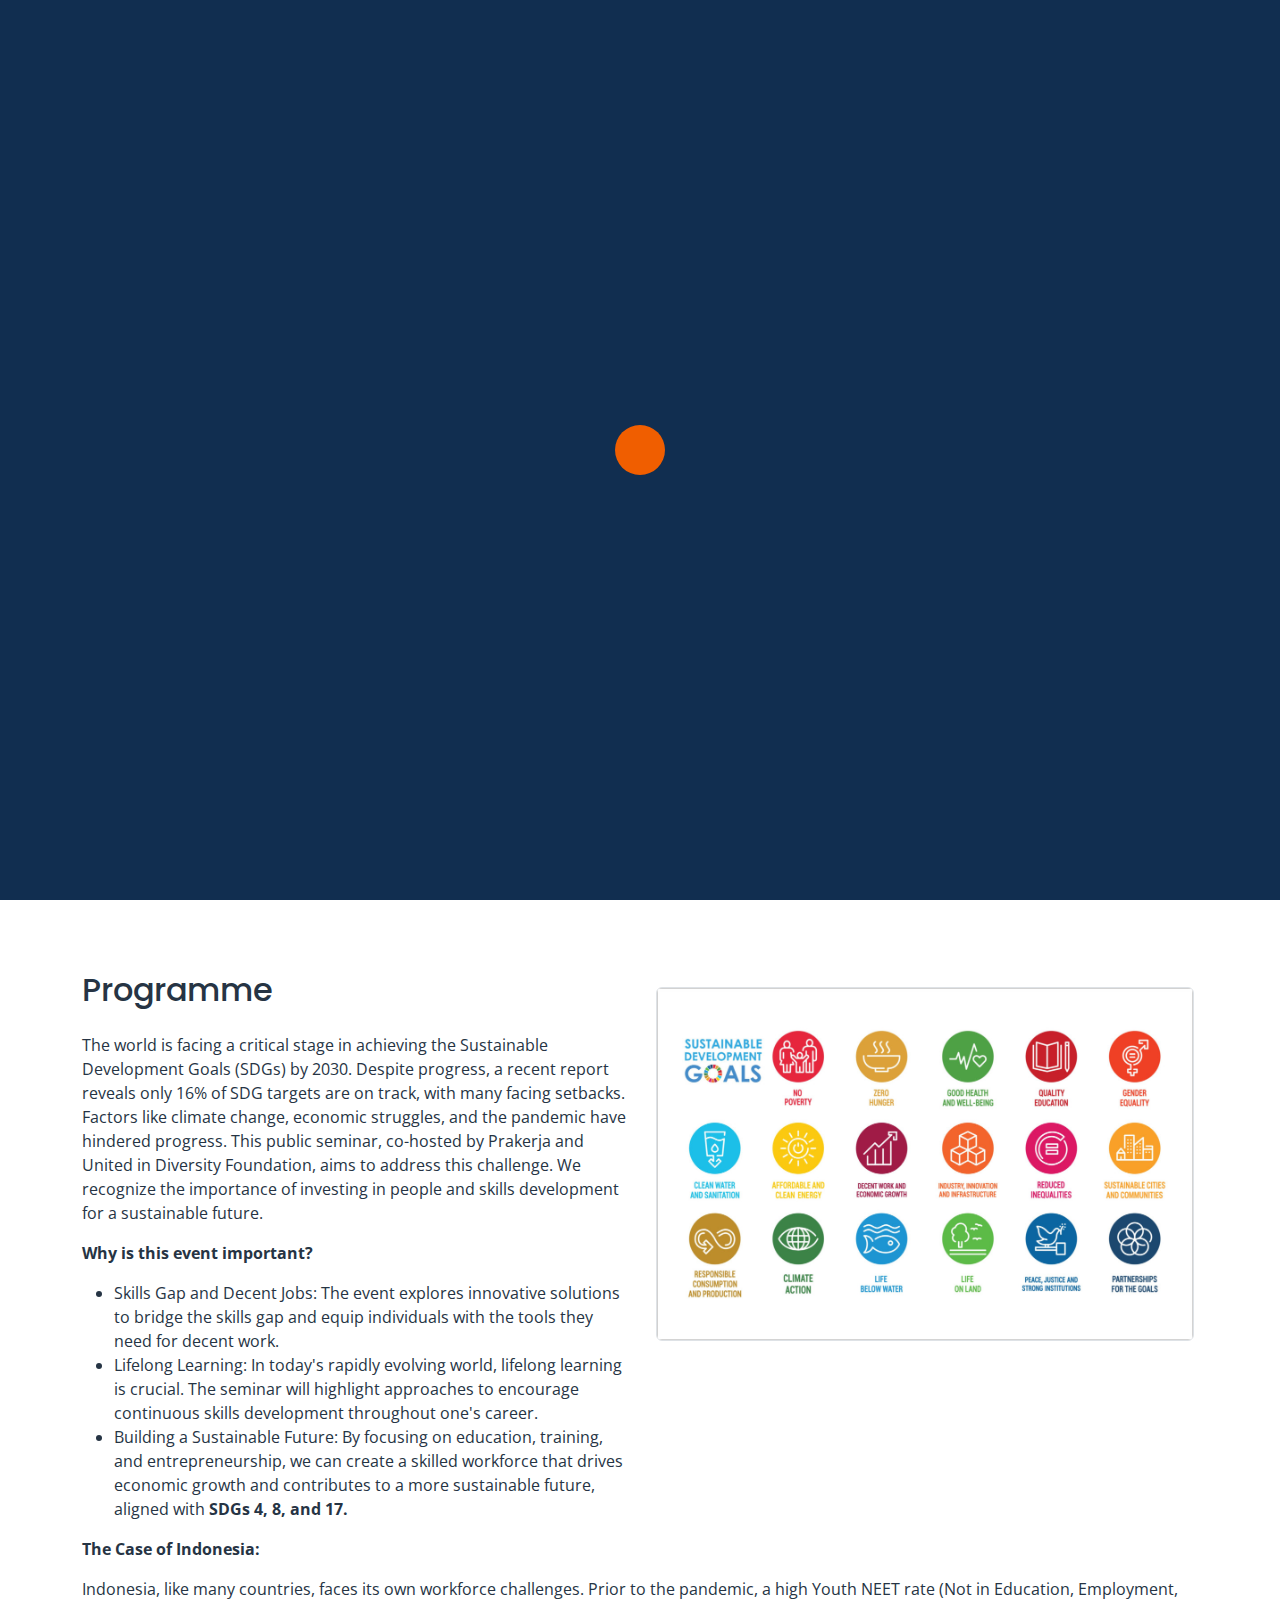
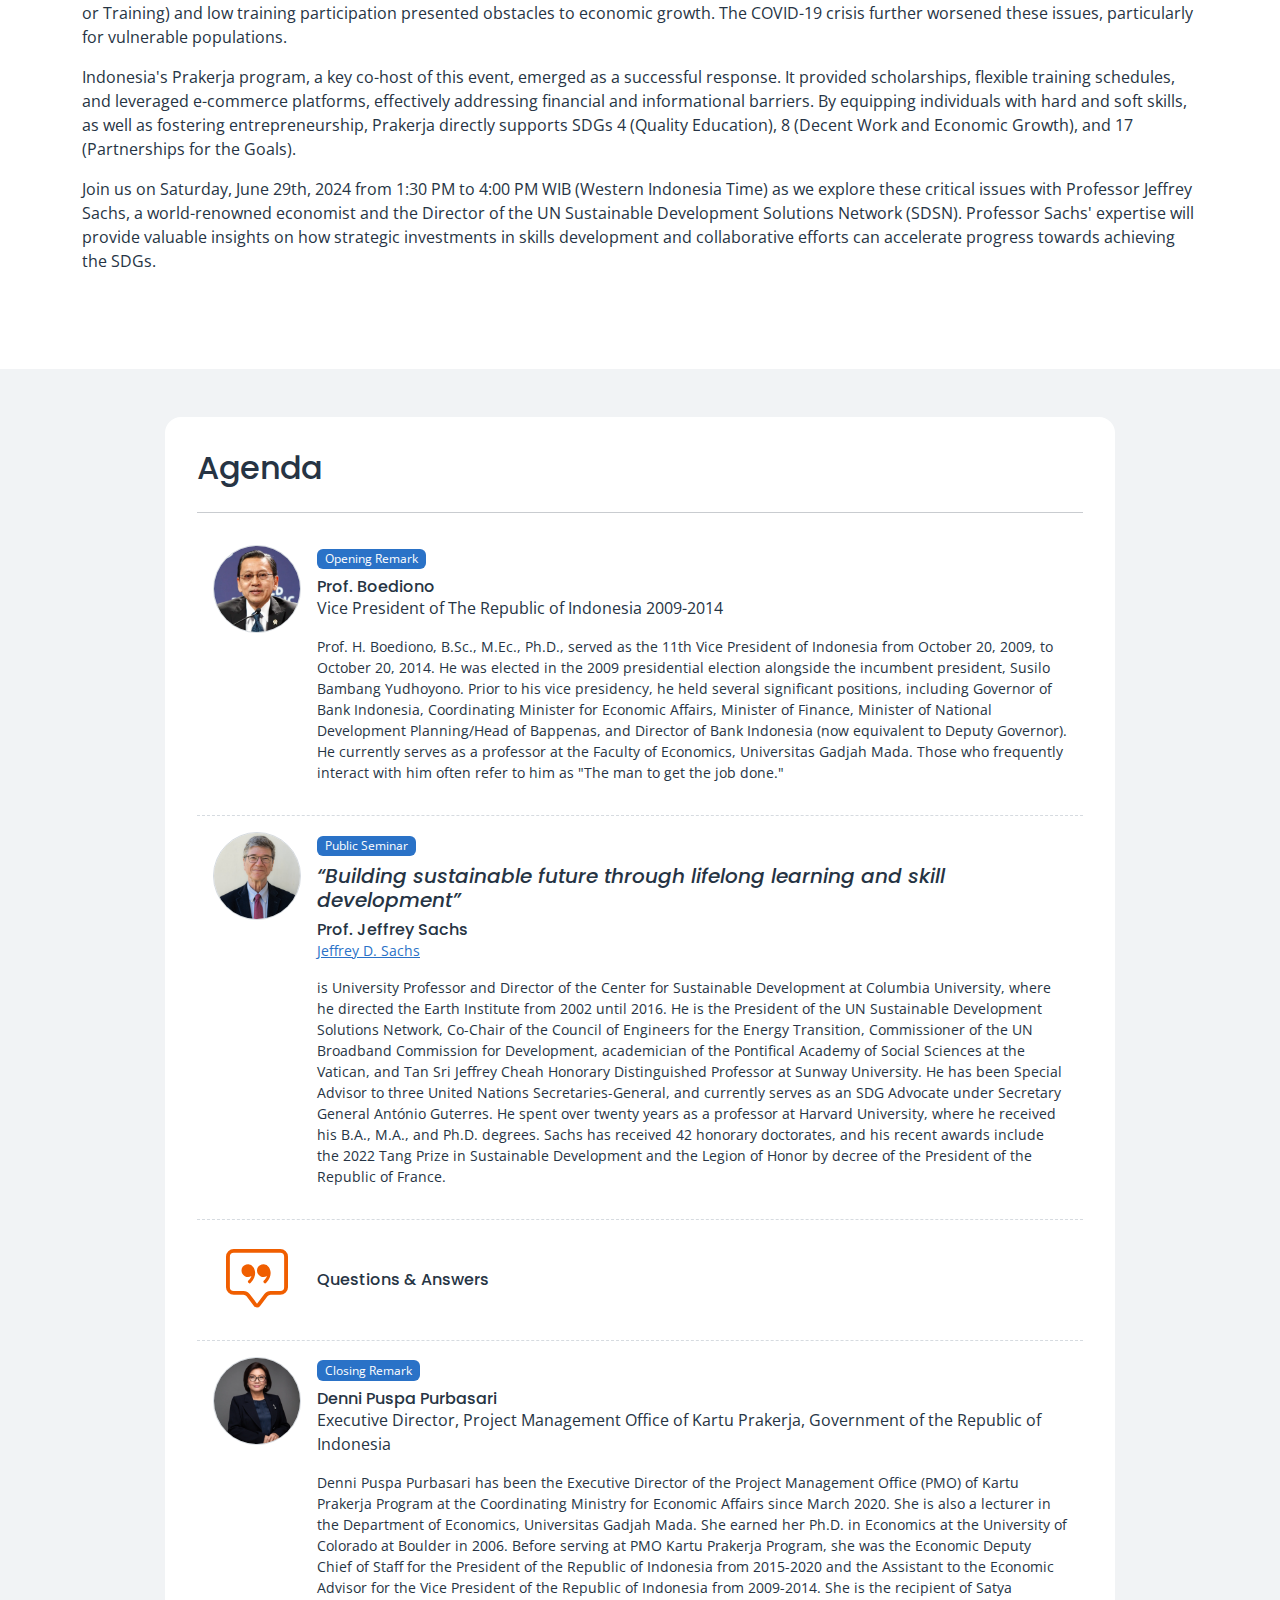
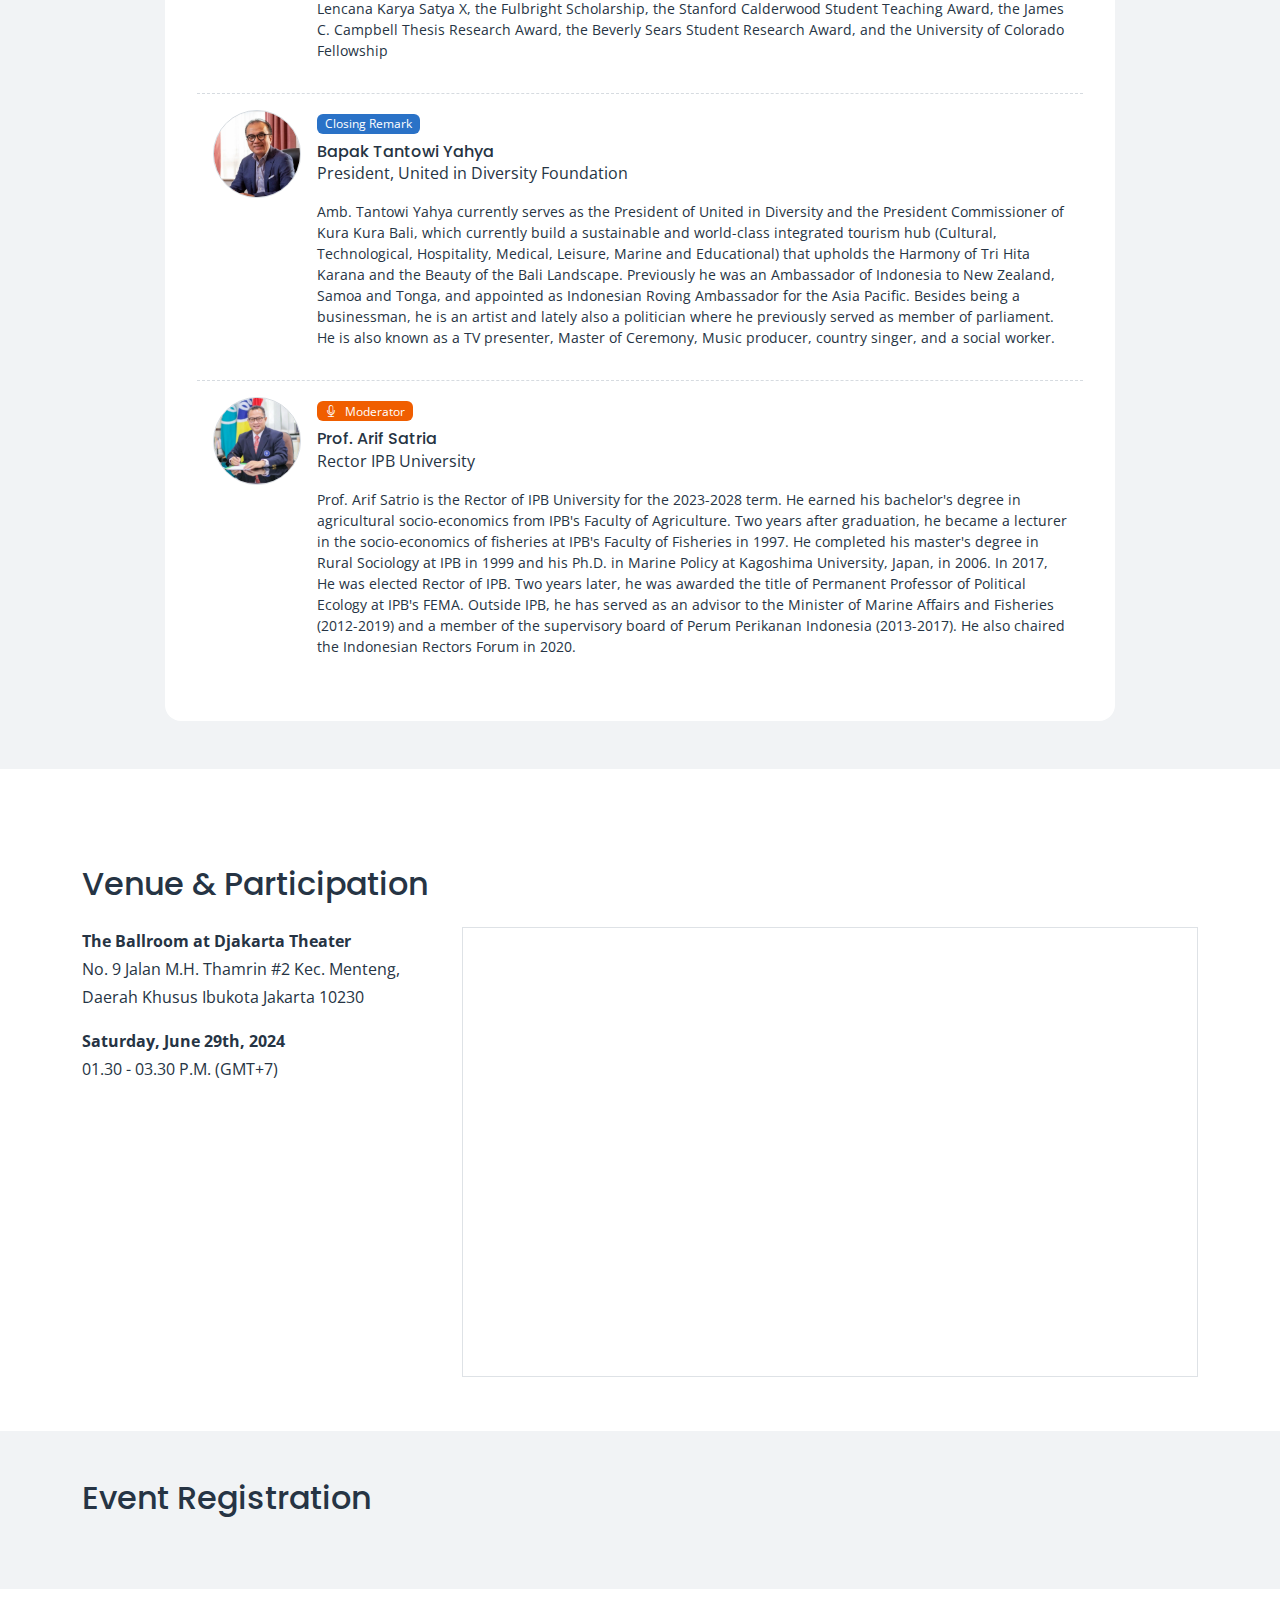
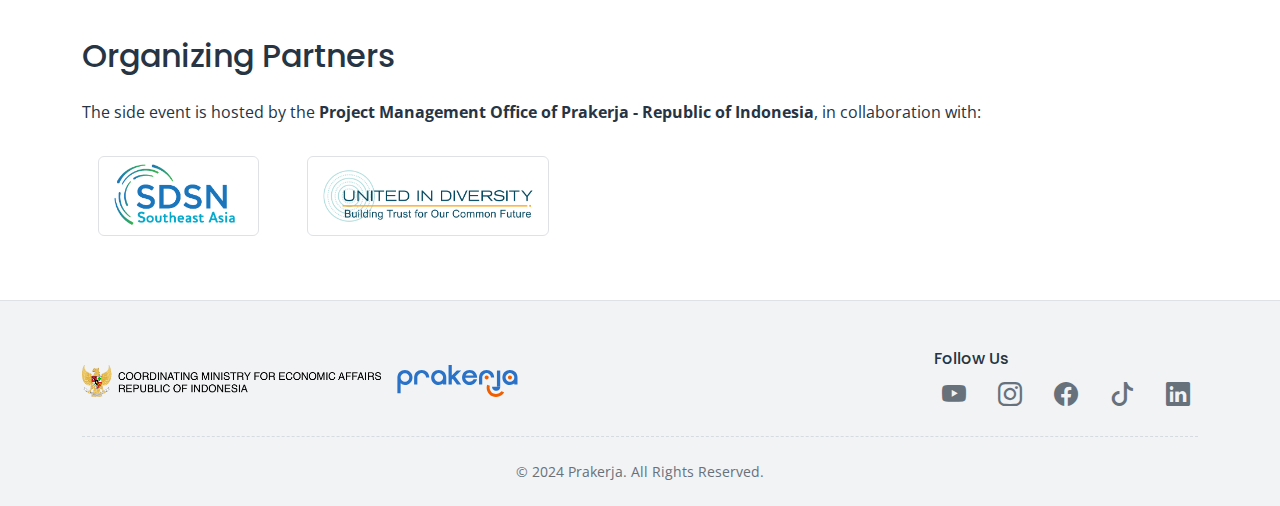
==== commit b704f586: "update img boediono" ====
--- a/index.html
+++ b/index.html
@@ -128,7 +128,7 @@
                   <hr>
                   <div class="list-agenda-item d-flex align-items-center p-3 gap-3 justify-content-between">
                     <div class="d-lg-flex align-items-center gap-3">
-                      <div class="avatar avatar-icon align-self-start"><img src="img/icon-guest-star.svg" alt="Prof. Boediono"></div>
+                      <div class="avatar align-self-start"><img src="img/img-boediono.webp" alt="Prof. Boediono"></div>
                       <div><span class="badge text-bg-primary mb-2">Opening Remark</span>
                         <h6 class="mb-0">Prof. Boediono</h6>
                         <p>Vice President of The Republic of Indonesia 2009-2014</p>
